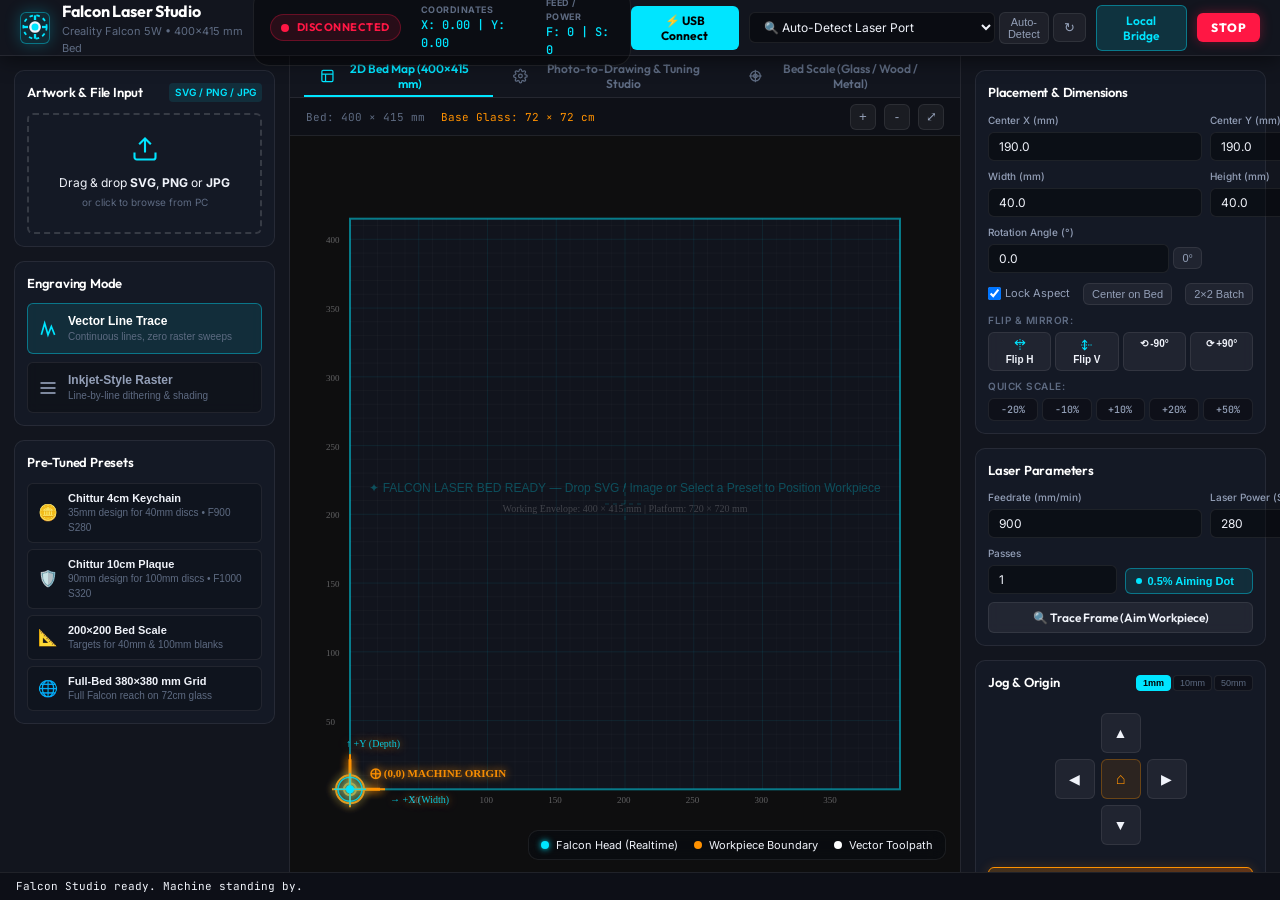
==== frontend/index.html @ aa7eff64 "Fix syntax error, add corner rotate tool with arrows, conditional workpiece boundary, and COM port a" ====
<!DOCTYPE html>
<html lang="en">
<head>
  <meta charset="UTF-8">
  <meta name="viewport" content="width=device-width, initial-scale=1.0">
  <title>Falcon Laser Studio | Creality CR-Laser Falcon 5W</title>
  <link rel="preconnect" href="https://fonts.googleapis.com">
  <link rel="preconnect" href="https://fonts.gstatic.com" crossorigin>
  <link href="https://fonts.googleapis.com/css2?family=Inter:wght@300;400;500;600;700&family=Outfit:wght@400;500;600;700;800&family=JetBrains+Mono:wght@400;500;600&display=swap" rel="stylesheet">
  <link rel="stylesheet" href="css/style.css">
</head>
<body class="dark-theme">
  <!-- TOP HEADER -->
  <header id="appHeader" class="app-header">
    <div class="header-brand">
      <div class="brand-icon">
        <svg viewBox="0 0 24 24" fill="none" stroke="currentColor" stroke-width="2">
          <circle cx="12" cy="12" r="10" stroke="#00e5ff" stroke-width="1.5" stroke-dasharray="3 3"/>
          <circle cx="12" cy="12" r="4" fill="#00e5ff"/>
          <line x1="12" y1="2" x2="12" y2="6" stroke="#00e5ff"/>
          <line x1="12" y1="18" x2="12" y2="22" stroke="#00e5ff"/>
          <line x1="2" y1="12" x2="6" y2="12" stroke="#00e5ff"/>
          <line x1="18" y1="12" x2="22" y2="12" stroke="#00e5ff"/>
        </svg>
      </div>
      <div>
        <h1 class="brand-title">Falcon Laser Studio</h1>
        <span class="brand-subtitle">Creality Falcon 5W • 400×415 mm Bed</span>
      </div>
    </div>

    <!-- STATUS HUD -->
    <div class="header-hud">
      <div id="statusBadge" class="status-badge disconnected">
        <span class="status-dot"></span>
        <span id="statusText">DISCONNECTED</span>
      </div>
      <div class="hud-stat">
        <span class="hud-label">COORDINATES</span>
        <span id="hudCoords" class="hud-value mono">X: 0.00 | Y: 0.00</span>
      </div>
      <div class="hud-stat">
        <span class="hud-label">FEED / POWER</span>
        <span id="hudFeedPower" class="hud-value mono">F: 0 | S: 0</span>
      </div>
    </div>

    <!-- HARDWARE CONTROLS -->
    <div class="header-actions">
      <button id="btnWebSerial" class="btn btn-primary" title="Connect directly to Falcon via Web Serial USB in Chrome/Edge">
        ⚡ USB Connect
      </button>
      <div class="port-group">
        <select id="portSelect" class="select-input" title="Select Local COM Port">
          <option value="AUTO">🔍 Auto-Detect Laser Port</option>
        </select>
        <button id="btnAutoDetectPort" class="btn-small" style="height:32px; font-size:11px; padding:0 8px;" title="Automatically identify and connect to laser port">Auto-Detect</button>
        <button id="btnRefreshPorts" class="btn-icon" title="Refresh Local COM Ports">↻</button>
      </div>
      <button id="btnConnect" class="btn btn-connect" title="Connect via local Python server">Local Bridge</button>
      <button id="btnEmergencyStop" class="btn btn-emergency" title="Emergency Stop">STOP</button>
    </div>
  </header>

  <!-- MAIN APP CONTAINER -->
  <main class="app-main">
    <!-- LEFT SIDEBAR: INPUT & PRESETS -->
    <aside class="sidebar sidebar-left">
      <!-- UPLOAD CARD -->
      <section class="panel-card">
        <div class="card-header">
          <h2 class="card-title">Artwork & File Input</h2>
          <span class="badge">SVG / PNG / JPG</span>
        </div>
        <div id="dropZone" class="drop-zone">
          <input type="file" id="fileInput" accept=".svg,.png,.jpg,.jpeg,.bmp" class="file-input-hidden">
          <div class="drop-zone-content">
            <svg class="drop-icon" viewBox="0 0 24 24" fill="none" stroke="currentColor" stroke-width="1.8">
              <path d="M21 15v4a2 2 0 0 1-2 2H5a2 2 0 0 1-2-2v-4"/>
              <polyline points="17 8 12 3 7 8"/>
              <line x1="12" y1="3" x2="12" y2="15"/>
            </svg>
            <p class="drop-text">Drag & drop <strong>SVG</strong>, <strong>PNG</strong> or <strong>JPG</strong></p>
            <span class="drop-hint">or click to browse from PC</span>
          </div>
        </div>
        <div id="fileLoadedInfo" class="file-info hidden">
          <div class="file-meta">
            <span id="loadedFileName" class="file-name">filename.png</span>
            <span id="loadedFileMeta" class="file-details">1024x1024 px • PNG</span>
          </div>
          <button id="btnClearFile" class="btn-text-danger" title="Clear file">×</button>
        </div>
      </section>

      <!-- ENGRAVING MODE SELECTOR -->
      <section class="panel-card">
        <div class="card-header">
          <h2 class="card-title">Engraving Mode</h2>
        </div>
        <div class="mode-toggle-group">
          <button id="btnModeVector" class="btn-mode active">
            <svg viewBox="0 0 24 24" fill="none" stroke="currentColor" stroke-width="2">
              <polyline points="4 19 8 5 12 19 16 9 20 19"/>
            </svg>
            <div class="mode-text">
              <strong>Vector Line Trace</strong>
              <small>Continuous lines, zero raster sweeps</small>
            </div>
          </button>
          <button id="btnModeRaster" class="btn-mode">
            <svg viewBox="0 0 24 24" fill="none" stroke="currentColor" stroke-width="2">
              <line x1="3" y1="6" x2="21" y2="6"/>
              <line x1="3" y1="12" x2="21" y2="12"/>
              <line x1="3" y1="18" x2="21" y2="18"/>
            </svg>
            <div class="mode-text">
              <strong>Inkjet-Style Raster</strong>
              <small>Line-by-line dithering & shading</small>
            </div>
          </button>
        </div>
      </section>

      <!-- PRESETS CARD -->
      <section class="panel-card">
        <div class="card-header">
          <h2 class="card-title">Pre-Tuned Presets</h2>
        </div>
        <div class="presets-list">
          <button class="preset-btn" data-preset="chittur_4cm">
            <div class="preset-icon">🪙</div>
            <div class="preset-info">
              <strong>Chittur 4cm Keychain</strong>
              <small>35mm design for 40mm discs • F900 S280</small>
            </div>
          </button>
          <button class="preset-btn" data-preset="chittur_10cm">
            <div class="preset-icon">🛡️</div>
            <div class="preset-info">
              <strong>Chittur 10cm Plaque</strong>
              <small>90mm design for 100mm discs • F1000 S320</small>
            </div>
          </button>
          <button class="preset-btn" data-preset="bed_scale_200mm">
            <div class="preset-icon">📐</div>
            <div class="preset-info">
              <strong>200×200 Bed Scale</strong>
              <small>Targets for 40mm & 100mm blanks</small>
            </div>
          </button>
          <button class="preset-btn" data-preset="bed_scale_380mm">
            <div class="preset-icon">🌐</div>
            <div class="preset-info">
              <strong>Full-Bed 380×380 mm Grid</strong>
              <small>Full Falcon reach on 72cm glass</small>
            </div>
          </button>
        </div>
      </section>
    </aside>

    <!-- CENTER STAGE: WORKSPACE VIEW & PHOTO STUDIO -->
    <main class="center-stage">
      <div class="view-tabs">
        <button id="tabBedMap" class="view-tab active">
          <svg viewBox="0 0 24 24" fill="none" stroke="currentColor" stroke-width="2">
            <rect x="3" y="3" width="18" height="18" rx="2"/>
            <line x1="3" y1="9" x2="21" y2="9"/>
            <line x1="9" y1="21" x2="9" y2="9"/>
          </svg>
          2D Bed Map (400×415 mm)
        </button>
        <button id="tabPhotoStudio" class="view-tab">
          <svg viewBox="0 0 24 24" fill="none" stroke="currentColor" stroke-width="2">
            <circle cx="12" cy="12" r="3"/>
            <path d="M19.4 15a1.65 1.65 0 0 0 .33 1.82l.06.06a2 2 0 0 1 0 2.83 2 2 0 0 1-2.83 0l-.06-.06a1.65 1.65 0 0 0-1.82-.33 1.65 1.65 0 0 0-1 1.51V21a2 2 0 0 1-2 2 2 2 0 0 1-2-2v-.09A1.65 1.65 0 0 0 9 19.4a1.65 1.65 0 0 0-1.82.33l-.06.06a2 2 0 0 1-2.83 0 2 2 0 0 1 0-2.83l.06-.06a1.65 1.65 0 0 0 .33-1.82 1.65 1.65 0 0 0-1.51-1H3a2 2 0 0 1-2-2 2 2 0 0 1 2-2h.09A1.65 1.65 0 0 0 4.6 9a1.65 1.65 0 0 0-.33-1.82l-.06-.06a2 2 0 0 1 0-2.83 2 2 0 0 1 2.83 0l.06.06a1.65 1.65 0 0 0 1.82.33H9a1.65 1.65 0 0 0 1-1.51V3a2 2 0 0 1 2-2 2 2 0 0 1 2 2v.09a1.65 1.65 0 0 0 1 1.51 1.65 1.65 0 0 0 1.82-.33l.06-.06a2 2 0 0 1 2.83 0 2 2 0 0 1 0 2.83l-.06.06a1.65 1.65 0 0 0-.33 1.82V9a1.65 1.65 0 0 0 1.51 1H21a2 2 0 0 1 2 2 2 2 0 0 1-2 2h-.09a1.65 1.65 0 0 0-1.51 1z"/>
          </svg>
          Photo-to-Drawing & Tuning Studio
        </button>
        <button id="tabBedScale" class="view-tab">
          <svg viewBox="0 0 24 24" fill="none" stroke="currentColor" stroke-width="2">
            <line x1="2" y1="12" x2="22" y2="12"/>
            <line x1="12" y1="2" x2="12" y2="22"/>
            <circle cx="12" cy="12" r="8"/>
            <circle cx="12" cy="12" r="3"/>
          </svg>
          Bed Scale (Glass / Wood / Metal)
        </button>
      </div>

      <!-- VIEW 1: INTERACTIVE BED CANVAS -->
      <div id="viewBedMap" class="view-panel active">
        <div class="canvas-toolbar">
          <div class="toolbar-left">
            <span class="bed-dim-tag">Bed: 400 × 415 mm</span>
            <span class="bed-dim-tag highlight">Base Glass: 72 × 72 cm</span>
          </div>
          <div class="toolbar-right">
            <button id="btnZoomIn" class="btn-icon-tool" title="Zoom In">+</button>
            <button id="btnZoomOut" class="btn-icon-tool" title="Zoom Out">-</button>
            <button id="btnResetView" class="btn-icon-tool" title="Fit to Screen">⤢</button>
          </div>
        </div>
        <div class="canvas-container">
          <canvas id="bedCanvas"></canvas>
          <div class="canvas-legend">
            <span><span class="legend-dot gantry"></span> Falcon Head (Realtime)</span>
            <span><span class="legend-dot workpiece"></span> Workpiece Boundary</span>
            <span><span class="legend-dot toolpath"></span> Vector Toolpath</span>
          </div>
        </div>
      </div>

      <!-- VIEW 2: PHOTO TO LINE DRAWING STUDIO -->
      <div id="viewPhotoStudio" class="view-panel">
        <div class="photo-studio-layout">
          <!-- STUDIO CONTROLS -->
          <div class="studio-controls-bar">
            <!-- VECTOR TRACE CONTROLS -->
            <div id="vectorTraceControls" class="filter-controls-row">
              <div class="control-item">
                <label for="filterAlgorithm">Tracing Algorithm</label>
                <select id="filterAlgorithm" class="select-input">
                  <option value="skeleton">Single-Stroke Skeleton (Zhang-Suen)</option>
                  <option value="sketch" selected>Pencil Sketch (DoG / Dodge)</option>
                  <option value="canny">Sharp Canny Edge Detection</option>
                  <option value="threshold">Adaptive High-Contrast</option>
                </select>
              </div>

              <div class="control-item slider-item">
                <div class="slider-header">
                  <label for="sliderDetail">Detail & Sensitivity</label>
                  <span id="valDetail">50%</span>
                </div>
                <input type="range" id="sliderDetail" min="1" max="100" value="50" class="slider-input">
              </div>

              <div class="control-item slider-item">
                <div class="slider-header">
                  <label for="sliderThickness">Line Thickness</label>
                  <span id="valThickness">1 px</span>
                </div>
                <input type="range" id="sliderThickness" min="1" max="5" value="1" class="slider-input">
              </div>

              <div class="control-item slider-item">
                <div class="slider-header">
                  <label for="sliderSmoothing">Vector Smoothness</label>
                  <span id="valSmoothing">1.0</span>
                </div>
                <input type="range" id="sliderSmoothing" min="0.1" max="5.0" step="0.1" value="1.0" class="slider-input">
              </div>

              <div class="control-item checkbox-item">
                <label class="toggle-switch">
                  <input type="checkbox" id="checkRemoveBg">
                  <span class="toggle-slider"></span>
                </label>
                <span>AI Background Removal</span>
              </div>

              <div class="control-item checkbox-item">
                <label class="toggle-switch">
                  <input type="checkbox" id="checkInvert">
                  <span class="toggle-slider"></span>
                </label>
                <span>Invert Lines</span>
              </div>

              <button id="btnApplyFilter" class="btn btn-primary">Process Photo</button>
            </div>

            <!-- RASTER INKJET CONTROLS -->
            <div id="rasterControls" class="filter-controls-row hidden">
              <div class="control-item">
                <label for="rasterDitherMode">Dithering Algorithm</label>
                <select id="rasterDitherMode" class="select-input">
                  <option value="floyd" selected>Floyd-Steinberg (Crisp Laser Halftone)</option>
                  <option value="atkinson">Atkinson (Retro Detail Preservation)</option>
                  <option value="grayscale">True Grayscale Power Modulation</option>
                </select>
              </div>

              <div class="control-item slider-item">
                <div class="slider-header">
                  <label for="sliderContrast">Contrast</label>
                  <span id="valContrast">1.0</span>
                </div>
                <input type="range" id="sliderContrast" min="0.5" max="2.0" step="0.05" value="1.0" class="slider-input">
              </div>

              <div class="control-item slider-item">
                <div class="slider-header">
                  <label for="sliderBrightness">Brightness</label>
                  <span id="valBrightness">0</span>
                </div>
                <input type="range" id="sliderBrightness" min="-100" max="100" value="0" class="slider-input">
              </div>

              <div class="control-item slider-item">
                <div class="slider-header">
                  <label for="sliderInterval">Line Pitch (DPI)</label>
                  <span id="valInterval">0.15 mm</span>
                </div>
                <input type="range" id="sliderInterval" min="0.08" max="0.30" step="0.01" value="0.15" class="slider-input">
              </div>

              <button id="btnApplyRaster" class="btn btn-primary">Update Dither Preview</button>
            </div>
          </div>

          <!-- COMPARISON PANELS -->
          <div class="preview-split">
            <div class="preview-card">
              <div class="preview-header">
                <h3>Original Image</h3>
              </div>
              <div class="preview-box">
                <img id="imgOriginalPreview" src="" alt="Original Upload" class="preview-image hidden">
                <div id="placeholderOriginal" class="preview-placeholder">Upload an image to start</div>
              </div>
            </div>

            <div class="preview-card">
              <div class="preview-header">
                <h3 id="processedPreviewTitle">Converted Line Drawing</h3>
                <span id="pathCountTag" class="badge hidden">0 Paths</span>
              </div>
              <div class="preview-box">
                <img id="imgProcessedPreview" src="" alt="Processed Result" class="preview-image hidden">
                <div id="placeholderProcessed" class="preview-placeholder">Waiting for processing...</div>
              </div>
            </div>
          </div>
        </div>
      </div>

      <!-- VIEW 3: BED SCALE ENGRAVER (GLASS / WOOD / METAL) -->
      <div id="viewBedScale" class="view-panel">
        <div class="bed-scale-layout">
          <div class="scale-intro-card">
            <h2>Bed Reference Scale Engraver</h2>
            <p>Generate and burn a permanent millimeter coordinate grid and workpiece target pockets directly onto your machine's bed platform. Select your surface material below for calibrated laser power and feedrates.</p>
          </div>

          <!-- MATERIAL PICKER -->
          <div class="material-grid">
            <div class="material-card active" data-material="glass">
              <div class="material-icon">🪟</div>
              <div class="material-info">
                <h3>Black / Coated Glass</h3>
                <span class="material-param-tag">Speed: 800 mm/min • Power: S450 (45%)</span>
                <p>For your 72×72 cm black glass base. Frosted white etched lines.</p>
                <div class="material-warning">⚠️ Requires paper masking tape or matte black paint before firing to prevent 450nm specular reflection!</div>
              </div>
            </div>

            <div class="material-card" data-material="wood">
              <div class="material-icon">🪵</div>
              <div class="material-info">
                <h3>Wood / MDF Spoilboard</h3>
                <span class="material-param-tag">Speed: 1200 mm/min • Power: S300 (30%)</span>
                <p>For sacrificial MDF or plywood beds. High-contrast charred black millimeter grid.</p>
                <div class="material-note">✅ Zero masking needed. No reflection risk.</div>
              </div>
            </div>

            <div class="material-card" data-material="metal">
              <div class="material-icon">🛡️</div>
              <div class="material-info">
                <h3>Anodized / Coated Metal</h3>
                <span class="material-param-tag">Speed: 600 mm/min • Power: S850 (85%)</span>
                <p>For anodized aluminum plates or steel coated with laser marking compound. Permanent crisp white lines.</p>
                <div class="material-note">✅ Direct marking on dye/coating layer.</div>
              </div>
            </div>
          </div>

          <!-- SCALE CONFIGURATION -->
          <div class="scale-config-panel">
            <div class="config-col">
              <h4>1. Grid Coverage Area</h4>
              <div class="size-options-group">
                <label class="radio-card">
                  <input type="radio" name="scaleSize" value="380" checked>
                  <div>
                    <strong>380 × 380 mm (Full Reach)</strong>
                    <small>Covers entire gantry travel on your 72cm platform</small>
                  </div>
                </label>
                <label class="radio-card">
                  <input type="radio" name="scaleSize" value="300">
                  <div>
                    <strong>300 × 300 mm (Medium)</strong>
                    <small>Standard square work area</small>
                  </div>
                </label>
                <label class="radio-card">
                  <input type="radio" name="scaleSize" value="200">
                  <div>
                    <strong>200 × 200 mm (Compact)</strong>
                    <small>Quick central calibration zone</small>
                  </div>
                </label>
              </div>
            </div>

            <div class="config-col">
              <h4>2. Features to Include</h4>
              <div class="feature-checkboxes">
                <label class="checkbox-label">
                  <input type="checkbox" id="checkScale40mm" checked>
                  <span><strong>40 mm Circular Pockets</strong> (Center + 4 Quadrant targets for keychains)</span>
                </label>
                <label class="checkbox-label">
                  <input type="checkbox" id="checkScale100mm" checked>
                  <span><strong>100 mm Circular Pocket</strong> (Center target for circular plaques)</span>
                </label>
                <label class="checkbox-label">
                  <input type="checkbox" id="checkScaleRulers" checked>
                  <span><strong>Millimeter Rulers</strong> (Numbered ticks along X and Y centerlines)</span>
                </label>
                <label class="checkbox-label">
                  <input type="checkbox" id="checkScaleGrid" checked>
                  <span><strong>50 mm Major Grid</strong> (Perpendicular guide lines)</span>
                </label>
              </div>

              <div class="scale-action-buttons">
                <button id="btnGenerateBedScale" class="btn btn-secondary full-width">⚡ Preview on Bed Map</button>
                <button id="btnEngraveBedScaleDirect" class="btn btn-start full-width mt-2">▶ Burn Bed Scale Now</button>
              </div>
            </div>
          </div>
        </div>
      </div>
    </main>

    <!-- RIGHT SIDEBAR: TRANSFORM & HARDWARE CONTROLS -->
    <aside class="sidebar sidebar-right">
      <!-- WORKPIECE TRANSFORM CARD -->
      <section class="panel-card">
        <div class="card-header">
          <h2 class="card-title">Placement & Dimensions</h2>
        </div>
        <div class="form-grid-2">
          <div class="form-field">
            <label for="inputX">Center X (mm)</label>
            <input type="number" id="inputX" value="190.0" step="1.0" class="num-input">
          </div>
          <div class="form-field">
            <label for="inputY">Center Y (mm)</label>
            <input type="number" id="inputY" value="190.0" step="1.0" class="num-input">
          </div>
          <div class="form-field">
            <label for="inputWidth">Width (mm)</label>
            <input type="number" id="inputWidth" value="40.0" step="1.0" class="num-input">
          </div>
          <div class="form-field">
            <label for="inputHeight">Height (mm)</label>
            <input type="number" id="inputHeight" value="40.0" step="1.0" class="num-input">
          </div>
          <div class="form-field">
            <label for="inputRotation">Rotation Angle (°)</label>
            <div style="display:flex; gap:4px; align-items:center;">
              <input type="number" id="inputRotation" value="0.0" step="1.0" min="0" max="360" class="num-input" style="flex:1;">
              <button id="btnResetRotation" class="btn-small" style="padding:4px 8px; font-size:11px;" title="Reset rotation to 0°">0°</button>
            </div>
          </div>
        </div>
        <div class="form-actions-row">
          <label class="checkbox-label">
            <input type="checkbox" id="checkLockAspect" checked> Lock Aspect
          </label>
          <button id="btnCenterBed" class="btn-small">Center on Bed</button>
          <button id="btnBatch2x2" class="btn-small" title="Arrange 4 items in a 2x2 grid">2×2 Batch</button>
        </div>

        <!-- QUICK TRANSFORMS: FLIP & ROTATE -->
        <div class="transform-toolbar mt-2">
          <div class="toolbar-label">Flip & Mirror:</div>
          <div class="transform-btn-group">
            <button id="btnFlipH" class="btn-transform" title="Flip Horizontal (Mirror X)">
              <svg viewBox="0 0 24 24" fill="none" stroke="currentColor" stroke-width="2">
                <polyline points="8 4 4 8 8 12"/>
                <polyline points="16 4 20 8 16 12"/>
                <line x1="4" y1="8" x2="20" y2="8"/>
                <line x1="12" y1="2" x2="12" y2="22" stroke-dasharray="2 2"/>
              </svg>
              Flip H
            </button>
            <button id="btnFlipV" class="btn-transform" title="Flip Vertical (Mirror Y)">
              <svg viewBox="0 0 24 24" fill="none" stroke="currentColor" stroke-width="2">
                <polyline points="4 8 8 4 12 8"/>
                <polyline points="4 16 8 20 12 16"/>
                <line x1="8" y1="4" x2="8" y2="20"/>
                <line x1="2" y1="12" x2="22" y2="12" stroke-dasharray="2 2"/>
              </svg>
              Flip V
            </button>
            <button id="btnRotateCCW" class="btn-transform" title="Rotate 90° Counter-Clockwise">
              ⟲ -90°
            </button>
            <button id="btnRotateCW" class="btn-transform" title="Rotate 90° Clockwise">
              ⟳ +90°
            </button>
          </div>
        </div>

        <!-- QUICK SCALE BUTTONS -->
        <div class="scale-buttons-row mt-2">
          <div class="toolbar-label">Quick Scale:</div>
          <div class="scale-btn-group">
            <button class="btn-scale" data-scale="0.8">-20%</button>
            <button class="btn-scale" data-scale="0.9">-10%</button>
            <button class="btn-scale" data-scale="1.1">+10%</button>
            <button class="btn-scale" data-scale="1.2">+20%</button>
            <button class="btn-scale" data-scale="1.5">+50%</button>
          </div>
        </div>
      </section>

      <!-- LASER CUTTING PARAMETERS CARD -->
      <section class="panel-card">
        <div class="card-header">
          <h2 class="card-title">Laser Parameters</h2>
        </div>
        <div class="form-grid-2">
          <div class="form-field">
            <label for="inputSpeed">Feedrate (mm/min)</label>
            <input type="number" id="inputSpeed" value="900" step="50" class="num-input">
          </div>
          <div class="form-field">
            <label for="inputPower">Laser Power (S)</label>
            <input type="number" id="inputPower" value="280" min="0" max="1000" step="10" class="num-input">
          </div>
        </div>
        <div class="form-grid-2 mt-2">
          <div class="form-field">
            <label for="inputPasses">Passes</label>
            <input type="number" id="inputPasses" value="1" min="1" max="10" class="num-input">
          </div>
          <div class="form-field flex-end">
            <button id="btnToggleLaserDot" class="btn-toggle-dot">
              <span class="dot-indicator"></span> 0.5% Aiming Dot
            </button>
          </div>
        </div>
        <div class="mt-2">
          <button id="btnTraceFrame" class="btn btn-secondary full-width">
            🔍 Trace Frame (Aim Workpiece)
          </button>
        </div>
      </section>

      <!-- HARDWARE JOG PAD -->
      <section class="panel-card">
        <div class="card-header">
          <h2 class="card-title">Jog & Origin</h2>
          <div class="step-buttons">
            <button class="btn-step active" data-step="1">1mm</button>
            <button class="btn-step" data-step="10">10mm</button>
            <button class="btn-step" data-step="50">50mm</button>
          </div>
        </div>
        <div class="jog-pad-container">
          <div class="jog-pad">
            <button id="btnJogYPlus" class="btn-jog y-plus" title="Y+ (Back)">▲</button>
            <button id="btnJogXMinus" class="btn-jog x-minus" title="X- (Left)">◀</button>
            <button id="btnHome" class="btn-jog home-center" title="Home ($H)">⌂</button>
            <button id="btnJogXPlus" class="btn-jog x-plus" title="X+ (Right)">▶</button>
            <button id="btnJogYMinus" class="btn-jog y-minus" title="Y- (Front)">▼</button>
          </div>
        </div>
        <div class="origin-actions">
          <button id="btnGoToOrigin" class="btn-origin-primary full-width mb-2" title="Rapid move laser head directly to (0,0) and pulse aiming dot">
            🎯 Move Laser to Origin (0, 0)
          </button>
          <div class="origin-btn-row">
            <button id="btnHomeDetailed" class="btn-small flex-1" title="Physical limit switch homing ($H)">⌂ Home ($H)</button>
            <button id="btnSetZero" class="btn-small flex-1" title="Set current position as Origin (G92)">📍 Set Zero (G92)</button>
          </div>
        </div>
      </section>

      <!-- JOB EXECUTION & MONITOR -->
      <section class="panel-card highlight-card">
        <div class="card-header">
          <h2 class="card-title">Live Job Monitor</h2>
        </div>
        
        <div class="progress-section">
          <div class="progress-bar-wrapper">
            <div id="jobProgressBar" class="progress-bar-fill" style="width: 0%;"></div>
          </div>
          <div class="progress-stats">
            <span id="jobProgressPct" class="progress-pct">0%</span>
            <span id="jobEtaText" class="progress-eta">ETA: --:--</span>
          </div>
        </div>

        <div class="job-meta-line">
          <span id="jobLinesText" class="mono text-muted">Line: 0 / 0</span>
          <span id="jobElapsedText" class="mono text-muted">Elapsed: 00:00</span>
        </div>

        <div class="execution-actions">
          <button id="btnGenerateGcode" class="btn btn-secondary full-width mb-2">⚡ Generate Toolpath G-Code</button>
          <div class="btn-stream-group">
            <button id="btnStartJob" class="btn btn-start">▶ START ENGRAVE</button>
            <button id="btnPauseJob" class="btn btn-pause" disabled>⏸ Pause</button>
            <button id="btnStopJob" class="btn btn-abort" disabled>⏹ Abort</button>
          </div>
        </div>
      </section>
    </aside>
  </main>

  <!-- LOG DRAWER -->
  <footer class="app-footer">
    <div class="footer-status">
      <span id="footerConsoleMsg" class="mono text-muted">Falcon Studio ready. Machine standing by.</span>
    </div>
  </footer>

  <script src="js/web_serial_controller.js"></script>
  <script src="js/bed_scale_generator.js"></script>
  <script src="js/svg_gcode_compiler.js"></script>
  <script src="js/raster_compiler.js"></script>
  <script src="js/bed_canvas.js"></script>
  <script src="js/app.js"></script>
</body>
</html>
---- frontend/css/style.css ----
/* FALCON LASER STUDIO - MODERN DARK GLASSMORPHISM DESIGN SYSTEM */

:root {
  --bg-base: #0a0c10;
  --bg-surface: #12151e;
  --bg-card: rgba(22, 27, 40, 0.75);
  --bg-card-hover: rgba(30, 37, 54, 0.85);
  --border-subtle: rgba(255, 255, 255, 0.08);
  --border-active: rgba(0, 229, 255, 0.4);
  
  --laser-cyan: #00e5ff;
  --laser-cyan-glow: rgba(0, 229, 255, 0.25);
  --laser-amber: #ff9100;
  --laser-amber-glow: rgba(255, 145, 0, 0.25);
  --laser-crimson: #ff1744;
  --laser-crimson-glow: rgba(255, 23, 68, 0.35);
  --laser-emerald: #00e676;
  --laser-emerald-glow: rgba(0, 230, 118, 0.25);
  
  --text-primary: #f0f3fa;
  --text-secondary: #94a0b8;
  --text-muted: #5e6b82;
  
  --font-brand: 'Outfit', sans-serif;
  --font-ui: 'Inter', -apple-system, BlinkMacSystemFont, sans-serif;
  --font-mono: 'JetBrains Mono', monospace;
  
  --radius-sm: 6px;
  --radius-md: 10px;
  --radius-lg: 16px;
}

* {
  box-sizing: border-box;
  margin: 0;
  padding: 0;
}

body.dark-theme {
  background-color: var(--bg-base);
  color: var(--text-primary);
  font-family: var(--font-ui);
  font-size: 13px;
  line-height: 1.5;
  height: 100vh;
  display: flex;
  flex-direction: column;
  overflow: hidden;
  user-select: none;
}

/* TOP HEADER */
.app-header {
  height: 56px;
  background: var(--bg-surface);
  border-bottom: 1px solid var(--border-subtle);
  display: flex;
  align-items: center;
  justify-content: space-between;
  padding: 0 20px;
  z-index: 100;
  box-shadow: 0 4px 20px rgba(0, 0, 0, 0.5);
}

.header-brand {
  display: flex;
  align-items: center;
  gap: 12px;
}

.brand-icon {
  width: 32px;
  height: 32px;
  display: flex;
  align-items: center;
  justify-content: center;
  background: rgba(0, 229, 255, 0.1);
  border-radius: var(--radius-sm);
  border: 1px solid var(--border-active);
  box-shadow: 0 0 15px var(--laser-cyan-glow);
}

.brand-title {
  font-family: var(--font-brand);
  font-size: 16px;
  font-weight: 700;
  letter-spacing: -0.3px;
  color: #fff;
}

.brand-subtitle {
  font-size: 11px;
  color: var(--text-muted);
  display: block;
}

/* STATUS HUD */
.header-hud {
  display: flex;
  align-items: center;
  gap: 20px;
  background: rgba(0, 0, 0, 0.35);
  padding: 6px 16px;
  border-radius: var(--radius-lg);
  border: 1px solid var(--border-subtle);
}

.status-badge {
  display: flex;
  align-items: center;
  gap: 8px;
  font-family: var(--font-brand);
  font-size: 11px;
  font-weight: 700;
  letter-spacing: 0.5px;
  padding: 4px 10px;
  border-radius: 20px;
  background: rgba(255, 255, 255, 0.05);
}

.status-dot {
  width: 8px;
  height: 8px;
  border-radius: 50%;
  background: #777;
}

.status-badge.connected {
  background: rgba(0, 230, 118, 0.12);
  color: var(--laser-emerald);
  border: 1px solid rgba(0, 230, 118, 0.3);
}
.status-badge.connected .status-dot {
  background: var(--laser-emerald);
  box-shadow: 0 0 8px var(--laser-emerald);
}

.status-badge.disconnected {
  background: rgba(255, 23, 68, 0.12);
  color: var(--laser-crimson);
  border: 1px solid rgba(255, 23, 68, 0.3);
}
.status-badge.disconnected .status-dot {
  background: var(--laser-crimson);
}

.status-badge.running {
  background: rgba(0, 229, 255, 0.15);
  color: var(--laser-cyan);
  border: 1px solid var(--border-active);
  animation: pulse 1.5s infinite;
}
.status-badge.running .status-dot {
  background: var(--laser-cyan);
  box-shadow: 0 0 10px var(--laser-cyan);
}

@keyframes pulse {
  0% { opacity: 0.7; }
  50% { opacity: 1; }
  100% { opacity: 0.7; }
}

.hud-stat {
  display: flex;
  flex-direction: column;
}

.hud-label {
  font-size: 9px;
  font-weight: 700;
  color: var(--text-muted);
  letter-spacing: 0.5px;
}

.hud-value {
  font-size: 12px;
  font-weight: 500;
  color: var(--laser-cyan);
}

.mono {
  font-family: var(--font-mono);
}

/* HEADER ACTIONS */
.header-actions {
  display: flex;
  align-items: center;
  gap: 10px;
}

.port-group {
  display: flex;
  align-items: center;
  gap: 4px;
}

/* BUTTONS & INPUTS */
.select-input, .num-input {
  background: rgba(0, 0, 0, 0.4);
  border: 1px solid var(--border-subtle);
  color: var(--text-primary);
  border-radius: var(--radius-sm);
  padding: 6px 10px;
  font-family: var(--font-ui);
  font-size: 12px;
  outline: none;
  transition: all 0.2s;
}

.select-input:focus, .num-input:focus {
  border-color: var(--laser-cyan);
  box-shadow: 0 0 8px var(--laser-cyan-glow);
}

.btn {
  border: none;
  border-radius: var(--radius-sm);
  padding: 7px 14px;
  font-family: var(--font-brand);
  font-size: 12px;
  font-weight: 600;
  cursor: pointer;
  display: inline-flex;
  align-items: center;
  justify-content: center;
  gap: 6px;
  transition: all 0.2s ease;
}

.btn-icon {
  background: rgba(255, 255, 255, 0.05);
  border: 1px solid var(--border-subtle);
  color: var(--text-secondary);
  border-radius: var(--radius-sm);
  padding: 6px 10px;
  cursor: pointer;
  transition: all 0.2s;
}
.btn-icon:hover {
  background: rgba(255, 255, 255, 0.1);
  color: #fff;
}

.btn-connect {
  background: rgba(0, 229, 255, 0.15);
  color: var(--laser-cyan);
  border: 1px solid var(--border-active);
}
.btn-connect:hover {
  background: var(--laser-cyan);
  color: #000;
  box-shadow: 0 0 12px var(--laser-cyan-glow);
}

.btn-emergency {
  background: var(--laser-crimson);
  color: #fff;
  font-weight: 800;
  letter-spacing: 0.5px;
  box-shadow: 0 0 12px var(--laser-crimson-glow);
}
.btn-emergency:hover {
  background: #ff3358;
  box-shadow: 0 0 20px rgba(255, 23, 68, 0.6);
}

.btn-primary {
  background: var(--laser-cyan);
  color: #000;
  font-weight: 700;
}
.btn-primary:hover {
  background: #33ebff;
  box-shadow: 0 0 12px var(--laser-cyan-glow);
}

.btn-secondary {
  background: rgba(255, 255, 255, 0.06);
  color: var(--text-primary);
  border: 1px solid var(--border-subtle);
}
.btn-secondary:hover {
  background: rgba(255, 255, 255, 0.12);
  border-color: rgba(255, 255, 255, 0.2);
}

.btn-small {
  background: rgba(255, 255, 255, 0.05);
  border: 1px solid var(--border-subtle);
  color: var(--text-secondary);
  border-radius: var(--radius-sm);
  padding: 4px 8px;
  font-size: 11px;
  font-weight: 500;
  cursor: pointer;
  transition: all 0.15s;
}
.btn-small:hover {
  background: rgba(255, 255, 255, 0.1);
  color: #fff;
}

/* APP MAIN LAYOUT */
.app-main {
  flex: 1;
  display: grid;
  grid-template-columns: 290px 1fr 320px;
  overflow: hidden;
  height: calc(100vh - 84px);
}

/* SIDEBAR PANELS */
.sidebar {
  background: var(--bg-surface);
  overflow-y: auto;
  padding: 14px;
  display: flex;
  flex-direction: column;
  gap: 14px;
}

.sidebar-left {
  border-right: 1px solid var(--border-subtle);
}

.sidebar-right {
  border-left: 1px solid var(--border-subtle);
}

/* PANEL CARDS */
.panel-card {
  background: var(--bg-card);
  backdrop-filter: blur(12px);
  border: 1px solid var(--border-subtle);
  border-radius: var(--radius-md);
  padding: 12px;
  transition: border-color 0.2s;
}
.panel-card:hover {
  border-color: rgba(255, 255, 255, 0.12);
}

.highlight-card {
  background: linear-gradient(180deg, rgba(0, 229, 255, 0.06) 0%, rgba(22, 27, 40, 0.75) 100%);
  border-color: var(--border-active);
}

.card-header {
  display: flex;
  align-items: center;
  justify-content: space-between;
  margin-bottom: 10px;
}

.card-title {
  font-family: var(--font-brand);
  font-size: 13px;
  font-weight: 600;
  letter-spacing: -0.2px;
  color: #fff;
}

.badge {
  font-size: 10px;
  padding: 2px 6px;
  border-radius: 4px;
  background: rgba(0, 229, 255, 0.1);
  color: var(--laser-cyan);
  font-weight: 600;
}

/* DROP ZONE */
.drop-zone {
  border: 2px dashed rgba(255, 255, 255, 0.15);
  border-radius: var(--radius-sm);
  padding: 20px 10px;
  text-align: center;
  cursor: pointer;
  transition: all 0.2s;
}
.drop-zone:hover, .drop-zone.dragover {
  border-color: var(--laser-cyan);
  background: rgba(0, 229, 255, 0.05);
}

.file-input-hidden {
  display: none;
}

.drop-icon {
  width: 28px;
  height: 28px;
  margin-bottom: 6px;
  color: var(--laser-cyan);
}

.drop-text {
  font-size: 12px;
  color: var(--text-primary);
}

.drop-hint {
  font-size: 10px;
  color: var(--text-muted);
}

.file-info {
  display: flex;
  align-items: center;
  justify-content: space-between;
  margin-top: 10px;
  padding: 8px 10px;
  background: rgba(0, 0, 0, 0.3);
  border-radius: var(--radius-sm);
  border: 1px solid var(--border-subtle);
}

.file-meta {
  display: flex;
  flex-direction: column;
}

.file-name {
  font-weight: 600;
  font-size: 11px;
  color: #fff;
}

.file-details {
  font-size: 10px;
  color: var(--text-muted);
}

.btn-text-danger {
  background: none;
  border: none;
  color: var(--laser-crimson);
  font-size: 18px;
  cursor: pointer;
}

/* MODE TOGGLE */
.mode-toggle-group {
  display: flex;
  flex-direction: column;
  gap: 8px;
}

.btn-mode {
  display: flex;
  align-items: center;
  gap: 10px;
  padding: 10px;
  background: rgba(0, 0, 0, 0.25);
  border: 1px solid var(--border-subtle);
  border-radius: var(--radius-sm);
  color: var(--text-secondary);
  cursor: pointer;
  text-align: left;
  transition: all 0.2s;
}
.btn-mode svg {
  width: 20px;
  height: 20px;
  flex-shrink: 0;
}
.btn-mode.active {
  background: rgba(0, 229, 255, 0.1);
  border-color: var(--border-active);
  color: #fff;
}
.btn-mode.active svg {
  color: var(--laser-cyan);
}
.mode-text strong {
  display: block;
  font-size: 12px;
}
.mode-text small {
  font-size: 10px;
  color: var(--text-muted);
}

/* PRESETS LIST */
.presets-list {
  display: flex;
  flex-direction: column;
  gap: 6px;
}

.preset-btn {
  display: flex;
  align-items: center;
  gap: 10px;
  padding: 8px 10px;
  background: rgba(0, 0, 0, 0.2);
  border: 1px solid var(--border-subtle);
  border-radius: var(--radius-sm);
  color: var(--text-primary);
  cursor: pointer;
  text-align: left;
  transition: all 0.2s;
}
.preset-btn:hover {
  background: rgba(255, 255, 255, 0.05);
  border-color: rgba(255, 255, 255, 0.2);
}
.preset-icon {
  font-size: 16px;
}
.preset-info strong {
  display: block;
  font-size: 11px;
}
.preset-info small {
  font-size: 10px;
  color: var(--text-muted);
}

/* CENTER STAGE */
.center-stage {
  display: flex;
  flex-direction: column;
  background: var(--bg-base);
  overflow: hidden;
}

.view-tabs {
  height: 42px;
  display: flex;
  background: var(--bg-surface);
  border-bottom: 1px solid var(--border-subtle);
  padding: 0 14px;
  gap: 4px;
}

.view-tab {
  background: none;
  border: none;
  color: var(--text-muted);
  font-family: var(--font-brand);
  font-size: 12px;
  font-weight: 600;
  padding: 0 16px;
  cursor: pointer;
  display: flex;
  align-items: center;
  gap: 8px;
  border-bottom: 2px solid transparent;
  transition: all 0.2s;
}
.view-tab svg {
  width: 16px;
  height: 16px;
}
.view-tab.active {
  color: var(--laser-cyan);
  border-bottom-color: var(--laser-cyan);
}

.view-panel {
  flex: 1;
  display: none;
  flex-direction: column;
  overflow: hidden;
  position: relative;
}
.view-panel.active {
  display: flex;
}

/* BED CANVAS */
.canvas-toolbar {
  height: 38px;
  display: flex;
  align-items: center;
  justify-content: space-between;
  padding: 0 16px;
  background: rgba(18, 21, 30, 0.5);
  border-bottom: 1px solid var(--border-subtle);
}

.bed-dim-tag {
  font-size: 11px;
  font-family: var(--font-mono);
  color: var(--text-muted);
  margin-right: 12px;
}
.bed-dim-tag.highlight {
  color: var(--laser-amber);
}

.btn-icon-tool {
  background: rgba(255, 255, 255, 0.05);
  border: 1px solid var(--border-subtle);
  color: var(--text-secondary);
  border-radius: var(--radius-sm);
  width: 26px;
  height: 26px;
  cursor: pointer;
  margin-left: 4px;
}

.canvas-container {
  flex: 1;
  position: relative;
  overflow: hidden;
}

#bedCanvas {
  width: 100%;
  height: 100%;
  display: block;
}

.canvas-legend {
  position: absolute;
  bottom: 12px;
  right: 14px;
  display: flex;
  gap: 16px;
  background: rgba(10, 12, 16, 0.85);
  backdrop-filter: blur(8px);
  padding: 6px 12px;
  border-radius: var(--radius-md);
  border: 1px solid var(--border-subtle);
  font-size: 11px;
}

.legend-dot {
  display: inline-block;
  width: 8px;
  height: 8px;
  border-radius: 50%;
  margin-right: 4px;
}
.legend-dot.gantry { background: var(--laser-cyan); box-shadow: 0 0 6px var(--laser-cyan); }
.legend-dot.workpiece { background: var(--laser-amber); }
.legend-dot.toolpath { background: #fff; }

/* PHOTO STUDIO */
.photo-studio-layout {
  flex: 1;
  display: flex;
  flex-direction: column;
  overflow-y: auto;
  padding: 14px;
  gap: 14px;
}

.studio-controls-bar {
  background: var(--bg-card);
  border: 1px solid var(--border-subtle);
  border-radius: var(--radius-md);
  padding: 12px;
}

.filter-controls-row {
  display: flex;
  align-items: center;
  flex-wrap: wrap;
  gap: 14px;
}

.control-item {
  display: flex;
  flex-direction: column;
  gap: 4px;
}

.slider-item {
  min-width: 140px;
}

.slider-header {
  display: flex;
  justify-content: space-between;
  font-size: 11px;
}

.slider-input {
  accent-color: var(--laser-cyan);
  cursor: pointer;
}

.checkbox-item {
  display: flex;
  flex-direction: row;
  align-items: center;
  gap: 8px;
}

/* TOGGLE SWITCH */
.toggle-switch {
  position: relative;
  display: inline-block;
  width: 32px;
  height: 18px;
}
.toggle-switch input {
  opacity: 0;
  width: 0;
  height: 0;
}
.toggle-slider {
  position: absolute;
  cursor: pointer;
  top: 0; left: 0; right: 0; bottom: 0;
  background-color: rgba(255, 255, 255, 0.15);
  transition: .2s;
  border-radius: 18px;
}
.toggle-slider:before {
  position: absolute;
  content: "";
  height: 12px;
  width: 12px;
  left: 3px;
  bottom: 3px;
  background-color: white;
  transition: .2s;
  border-radius: 50%;
}
input:checked + .toggle-slider {
  background-color: var(--laser-cyan);
}
input:checked + .toggle-slider:before {
  transform: translateX(14px);
}

.preview-split {
  flex: 1;
  display: grid;
  grid-template-columns: 1fr 1fr;
  gap: 14px;
  min-height: 400px;
}

.preview-card {
  background: var(--bg-card);
  border: 1px solid var(--border-subtle);
  border-radius: var(--radius-md);
  display: flex;
  flex-direction: column;
  overflow: hidden;
}

.preview-header {
  padding: 10px 14px;
  background: rgba(0, 0, 0, 0.25);
  border-bottom: 1px solid var(--border-subtle);
  display: flex;
  justify-content: space-between;
  align-items: center;
}
.preview-header h3 {
  font-size: 12px;
  font-family: var(--font-brand);
}

.preview-box {
  flex: 1;
  display: flex;
  align-items: center;
  justify-content: center;
  background: #1a1a1a;
  padding: 10px;
  position: relative;
  overflow: hidden;
}

.preview-image {
  max-width: 100%;
  max-height: 100%;
  object-fit: contain;
  box-shadow: 0 4px 16px rgba(0, 0, 0, 0.6);
}

.preview-placeholder {
  color: var(--text-muted);
  font-size: 12px;
}

/* RIGHT SIDEBAR FORMS */
.form-grid-2 {
  display: grid;
  grid-template-columns: 1fr 1fr;
  gap: 8px;
}

.form-field {
  display: flex;
  flex-direction: column;
  gap: 4px;
}
.form-field label {
  font-size: 10px;
  color: var(--text-secondary);
  font-weight: 500;
}
.form-field.flex-end {
  justify-content: flex-end;
}

.form-actions-row {
  display: flex;
  align-items: center;
  justify-content: space-between;
  margin-top: 10px;
  font-size: 11px;
}

.checkbox-label {
  display: flex;
  align-items: center;
  gap: 4px;
  color: var(--text-secondary);
  cursor: pointer;
}

.mt-2 { margin-top: 8px; }
.mb-2 { margin-bottom: 8px; }
.full-width { width: 100%; }

.toolbar-label {
  font-size: 10px;
  color: var(--text-muted);
  font-weight: 600;
  text-transform: uppercase;
  letter-spacing: 0.5px;
  margin-bottom: 4px;
}

.transform-btn-group {
  display: grid;
  grid-template-columns: repeat(4, 1fr);
  gap: 4px;
}

.btn-transform {
  background: rgba(255, 255, 255, 0.05);
  border: 1px solid var(--border-subtle);
  color: var(--text-primary);
  border-radius: var(--radius-sm);
  padding: 5px 2px;
  font-size: 10px;
  font-weight: 600;
  cursor: pointer;
  display: flex;
  flex-direction: column;
  align-items: center;
  gap: 2px;
  transition: all 0.15s ease;
}
.btn-transform svg {
  width: 14px;
  height: 14px;
  color: var(--laser-cyan);
}
.btn-transform:hover {
  background: rgba(0, 229, 255, 0.15);
  border-color: var(--laser-cyan);
  color: #fff;
}

.scale-btn-group {
  display: grid;
  grid-template-columns: repeat(5, 1fr);
  gap: 4px;
}

.btn-scale {
  background: rgba(0, 0, 0, 0.3);
  border: 1px solid var(--border-subtle);
  color: var(--text-secondary);
  border-radius: var(--radius-sm);
  padding: 4px 2px;
  font-size: 10px;
  font-family: var(--font-mono);
  font-weight: 500;
  cursor: pointer;
  transition: all 0.15s ease;
}
.btn-scale:hover {
  background: rgba(255, 145, 0, 0.2);
  border-color: var(--laser-amber);
  color: #fff;
}

.btn-toggle-dot {
  background: rgba(0, 229, 255, 0.1);
  border: 1px solid var(--border-active);
  color: var(--laser-cyan);
  border-radius: var(--radius-sm);
  padding: 6px 10px;
  font-size: 11px;
  font-weight: 600;
  cursor: pointer;
  display: flex;
  align-items: center;
  gap: 6px;
}
.dot-indicator {
  width: 6px;
  height: 6px;
  border-radius: 50%;
  background: var(--laser-cyan);
}

/* JOG PAD */
.step-buttons {
  display: flex;
  gap: 2px;
}

.btn-step {
  background: rgba(0, 0, 0, 0.3);
  border: 1px solid var(--border-subtle);
  color: var(--text-muted);
  padding: 2px 6px;
  border-radius: 4px;
  font-size: 9px;
  cursor: pointer;
}
.btn-step.active {
  background: var(--laser-cyan);
  color: #000;
  font-weight: 700;
  border-color: var(--laser-cyan);
}

.jog-pad-container {
  display: flex;
  justify-content: center;
  padding: 10px 0;
}

.jog-pad {
  display: grid;
  grid-template-columns: repeat(3, 40px);
  grid-template-rows: repeat(3, 40px);
  gap: 6px;
}

.btn-jog {
  background: rgba(255, 255, 255, 0.05);
  border: 1px solid var(--border-subtle);
  color: var(--text-primary);
  border-radius: var(--radius-sm);
  font-size: 14px;
  cursor: pointer;
  display: flex;
  align-items: center;
  justify-content: center;
  transition: all 0.15s;
}
.btn-jog:hover {
  background: rgba(0, 229, 255, 0.15);
  border-color: var(--laser-cyan);
  color: var(--laser-cyan);
}

.y-plus { grid-column: 2; grid-row: 1; }
.x-minus { grid-column: 1; grid-row: 2; }
.home-center { grid-column: 2; grid-row: 2; font-size: 16px; color: var(--laser-amber); }
.x-plus { grid-column: 3; grid-row: 2; }
.y-minus { grid-column: 2; grid-row: 3; }

.origin-actions {
  margin-top: 6px;
}

/* LIVE JOB PROGRESS */
.progress-section {
  margin-bottom: 10px;
}

.progress-bar-wrapper {
  height: 8px;
  background: rgba(0, 0, 0, 0.5);
  border-radius: 4px;
  overflow: hidden;
  border: 1px solid var(--border-subtle);
}

.progress-bar-fill {
  height: 100%;
  background: linear-gradient(90deg, var(--laser-cyan) 0%, #00b0ff 100%);
  box-shadow: 0 0 10px var(--laser-cyan-glow);
  transition: width 0.3s ease;
}

.progress-stats {
  display: flex;
  justify-content: space-between;
  margin-top: 4px;
}

.progress-pct {
  font-family: var(--font-brand);
  font-size: 16px;
  font-weight: 700;
  color: var(--laser-cyan);
}

.progress-eta {
  font-family: var(--font-mono);
  font-size: 11px;
  color: var(--text-secondary);
}

.job-meta-line {
  display: flex;
  justify-content: space-between;
  font-size: 10px;
  margin-bottom: 12px;
}

.btn-stream-group {
  display: grid;
  grid-template-columns: 2fr 1fr 1fr;
  gap: 6px;
}

.btn-start {
  background: var(--laser-emerald);
  color: #000;
  font-weight: 800;
  box-shadow: 0 0 12px var(--laser-emerald-glow);
}
.btn-start:hover {
  background: #25f48f;
  box-shadow: 0 0 18px rgba(0, 230, 118, 0.5);
}

.btn-pause {
  background: rgba(255, 145, 0, 0.15);
  border: 1px solid var(--laser-amber);
  color: var(--laser-amber);
}
.btn-pause:hover {
  background: var(--laser-amber);
  color: #000;
}

.btn-abort {
  background: rgba(255, 23, 68, 0.15);
  border: 1px solid var(--laser-crimson);
  color: var(--laser-crimson);
}
.btn-abort:hover {
  background: var(--laser-crimson);
  color: #fff;
}

button:disabled {
  opacity: 0.35;
  cursor: not-allowed;
  pointer-events: none;
}

/* APP FOOTER */
.app-footer {
  height: 28px;
  background: #0d0f17;
  border-top: 1px solid var(--border-subtle);
  display: flex;
  align-items: center;
  padding: 0 16px;
  font-size: 11px;
}

.hidden {
  display: none !important;
}

/* BED SCALE ENGRAVER STYLES */
.bed-scale-layout {
  flex: 1;
  display: flex;
  flex-direction: column;
  overflow-y: auto;
  padding: 20px;
  gap: 18px;
  max-width: 1100px;
  margin: 0 auto;
  width: 100%;
}

.scale-intro-card {
  background: var(--bg-card);
  border: 1px solid var(--border-subtle);
  border-radius: var(--radius-md);
  padding: 16px 20px;
}
.scale-intro-card h2 {
  font-family: var(--font-brand);
  font-size: 16px;
  color: #fff;
  margin-bottom: 6px;
}
.scale-intro-card p {
  font-size: 12px;
  color: var(--text-secondary);
}

.material-grid {
  display: grid;
  grid-template-columns: repeat(3, 1fr);
  gap: 14px;
}

.material-card {
  background: var(--bg-card);
  border: 1px solid var(--border-subtle);
  border-radius: var(--radius-md);
  padding: 16px;
  cursor: pointer;
  display: flex;
  flex-direction: column;
  gap: 10px;
  transition: all 0.2s ease;
}
.material-card:hover {
  background: var(--bg-card-hover);
  border-color: rgba(255, 255, 255, 0.2);
}
.material-card.active {
  background: rgba(0, 229, 255, 0.08);
  border-color: var(--laser-cyan);
  box-shadow: 0 0 16px var(--laser-cyan-glow);
}

.material-icon {
  font-size: 28px;
}

.material-info h3 {
  font-family: var(--font-brand);
  font-size: 14px;
  color: #fff;
  margin-bottom: 4px;
}

.material-param-tag {
  display: inline-block;
  font-family: var(--font-mono);
  font-size: 10px;
  color: var(--laser-cyan);
  background: rgba(0, 229, 255, 0.1);
  padding: 2px 6px;
  border-radius: 4px;
  margin-bottom: 8px;
}

.material-info p {
  font-size: 11px;
  color: var(--text-secondary);
  line-height: 1.4;
  margin-bottom: 10px;
}

.material-warning {
  font-size: 10px;
  color: var(--laser-amber);
  background: rgba(255, 145, 0, 0.1);
  border-left: 2px solid var(--laser-amber);
  padding: 6px 8px;
  border-radius: 0 var(--radius-sm) var(--radius-sm) 0;
  line-height: 1.4;
}

.material-note {
  font-size: 10px;
  color: var(--laser-emerald);
  background: rgba(0, 230, 118, 0.1);
  border-left: 2px solid var(--laser-emerald);
  padding: 6px 8px;
  border-radius: 0 var(--radius-sm) var(--radius-sm) 0;
}

.scale-config-panel {
  display: grid;
  grid-template-columns: 1fr 1fr;
  gap: 16px;
  background: var(--bg-card);
  border: 1px solid var(--border-subtle);
  border-radius: var(--radius-md);
  padding: 16px;
}

.config-col h4 {
  font-family: var(--font-brand);
  font-size: 13px;
  color: #fff;
  margin-bottom: 12px;
}

.size-options-group {
  display: flex;
  flex-direction: column;
  gap: 8px;
}

.radio-card {
  display: flex;
  align-items: center;
  gap: 12px;
  padding: 10px 14px;
  background: rgba(0, 0, 0, 0.25);
  border: 1px solid var(--border-subtle);
  border-radius: var(--radius-sm);
  cursor: pointer;
  transition: all 0.2s;
}
.radio-card:hover {
  background: rgba(255, 255, 255, 0.05);
}
.radio-card input {
  accent-color: var(--laser-cyan);
}
.radio-card strong {
  display: block;
  font-size: 12px;
  color: #fff;
}
.radio-card small {
  font-size: 10px;
  color: var(--text-muted);
}

.feature-checkboxes {
  display: flex;
  flex-direction: column;
  gap: 10px;
  margin-bottom: 16px;
}

.scale-action-buttons {
  margin-top: 10px;
}

/* JOG PAD & ORIGIN STYLES */
.jog-pad-container {
  display: flex;
  justify-content: center;
  margin-bottom: 12px;
}

.jog-pad {
  display: grid;
  grid-template-columns: repeat(3, 40px);
  grid-template-rows: repeat(3, 40px);
  gap: 6px;
}

.btn-jog {
  background: rgba(255, 255, 255, 0.05);
  border: 1px solid var(--border-subtle);
  border-radius: var(--radius-sm);
  color: var(--text-primary);
  font-size: 14px;
  cursor: pointer;
  display: flex;
  align-items: center;
  justify-content: center;
  transition: all 0.15s;
}
.btn-jog:hover {
  background: rgba(0, 229, 255, 0.15);
  border-color: var(--laser-cyan);
  color: var(--laser-cyan);
}
.btn-jog:active {
  transform: scale(0.95);
}

.btn-jog.y-plus { grid-column: 2; grid-row: 1; }
.btn-jog.x-minus { grid-column: 1; grid-row: 2; }
.btn-jog.home-center { 
  grid-column: 2; 
  grid-row: 2; 
  font-size: 16px;
  background: rgba(255, 145, 0, 0.1);
  border-color: rgba(255, 145, 0, 0.3);
  color: var(--laser-amber);
}
.btn-jog.home-center:hover {
  background: rgba(255, 145, 0, 0.25);
  border-color: var(--laser-amber);
}
.btn-jog.x-plus { grid-column: 3; grid-row: 2; }
.btn-jog.y-minus { grid-column: 2; grid-row: 3; }

.origin-actions {
  display: flex;
  flex-direction: column;
  gap: 6px;
}

.btn-origin-primary {
  background: linear-gradient(135deg, rgba(255, 145, 0, 0.2), rgba(255, 109, 0, 0.35));
  border: 1px solid var(--laser-amber);
  color: #fff;
  font-family: var(--font-brand);
  font-size: 12px;
  font-weight: 700;
  padding: 9px 12px;
  border-radius: var(--radius-sm);
  cursor: pointer;
  display: flex;
  align-items: center;
  justify-content: center;
  gap: 8px;
  box-shadow: 0 0 12px rgba(255, 145, 0, 0.2);
  transition: all 0.2s;
}
.btn-origin-primary:hover {
  background: linear-gradient(135deg, rgba(255, 145, 0, 0.35), rgba(255, 109, 0, 0.5));
  box-shadow: 0 0 20px rgba(255, 145, 0, 0.4);
  transform: translateY(-1px);
}
.btn-origin-primary:active {
  transform: translateY(0);
}

.origin-btn-row {
  display: flex;
  gap: 6px;
}
.origin-btn-row .btn-small {
  margin: 0;
  text-align: center;
}
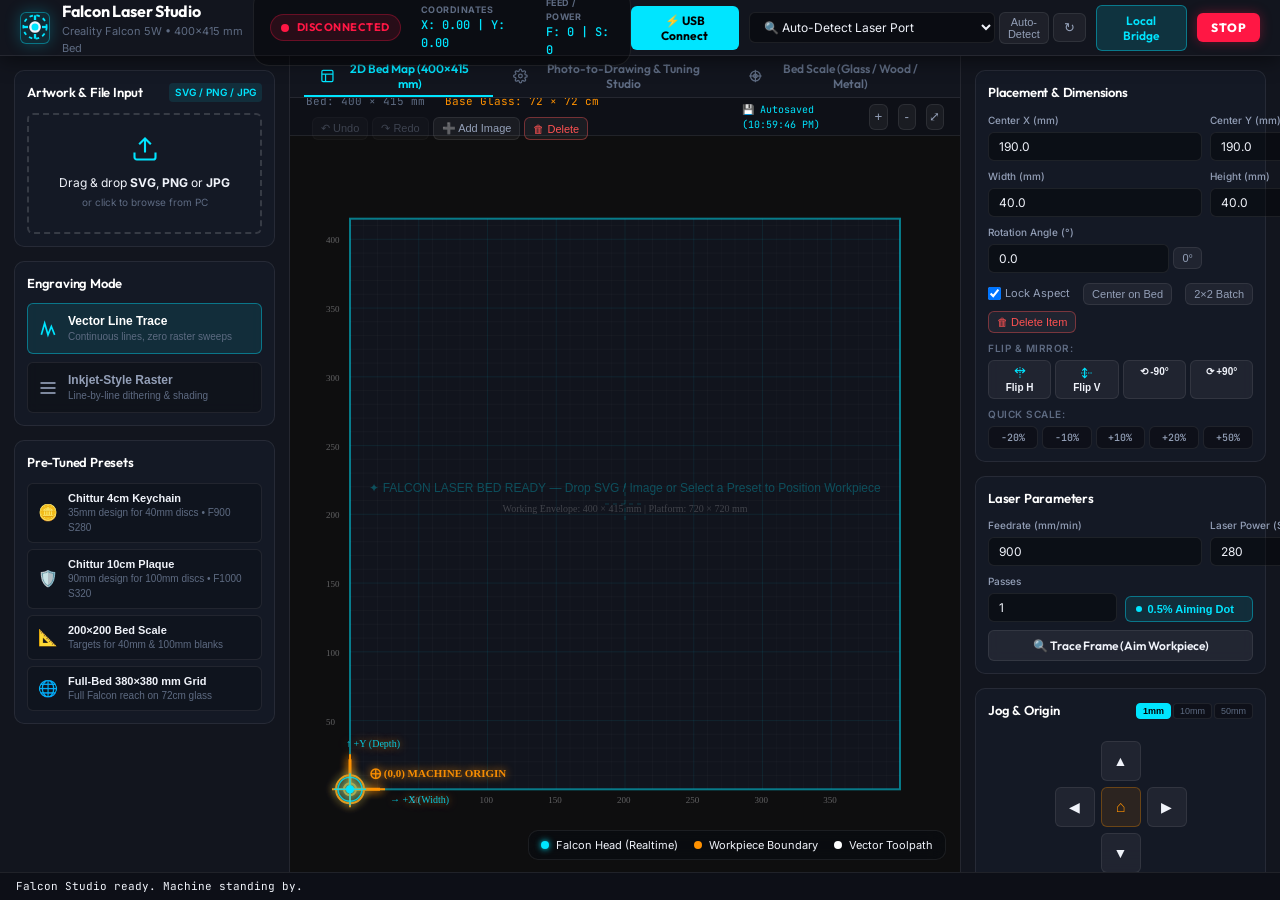
==== commit 9a271dfb: "Add client photo tracer, undo/redo history, canvas add/delete, and localStorage autosave" ====
--- a/frontend/index.html
+++ b/frontend/index.html
@@ -192,11 +192,18 @@
       <!-- VIEW 1: INTERACTIVE BED CANVAS -->
       <div id="viewBedMap" class="view-panel active">
         <div class="canvas-toolbar">
-          <div class="toolbar-left">
+          <div class="toolbar-left" style="display:flex; align-items:center; gap:8px; flex-wrap:wrap;">
             <span class="bed-dim-tag">Bed: 400 × 415 mm</span>
             <span class="bed-dim-tag highlight">Base Glass: 72 × 72 cm</span>
-          </div>
-          <div class="toolbar-right">
+            <div class="history-controls" style="display:inline-flex; gap:4px; margin-left:6px;">
+              <button id="btnUndo" class="btn-small" title="Undo Edit (Ctrl+Z)" disabled>↶ Undo</button>
+              <button id="btnRedo" class="btn-small" title="Redo Edit (Ctrl+Y)" disabled>↷ Redo</button>
+              <button id="btnAddCanvasItem" class="btn-small" title="Add SVG or Photo to Bed">➕ Add Image</button>
+              <button id="btnDeleteCanvasItem" class="btn-small" style="color:#ff5252; border-color:rgba(255,82,82,0.4);" title="Delete Artwork from Bed (Del / Backspace)">🗑 Delete</button>
+            </div>
+          </div>
+          <div class="toolbar-right" style="display:flex; align-items:center; gap:6px;">
+            <span id="autoSaveIndicator" class="bed-dim-tag" style="color:rgba(0,229,255,0.75); font-size:10px;">💾 Autosaved</span>
             <button id="btnZoomIn" class="btn-icon-tool" title="Zoom In">+</button>
             <button id="btnZoomOut" class="btn-icon-tool" title="Zoom Out">-</button>
             <button id="btnResetView" class="btn-icon-tool" title="Fit to Screen">⤢</button>
@@ -470,12 +477,13 @@
             </div>
           </div>
         </div>
-        <div class="form-actions-row">
+        <div class="form-actions-row" style="flex-wrap:wrap; gap:6px;">
           <label class="checkbox-label">
             <input type="checkbox" id="checkLockAspect" checked> Lock Aspect
           </label>
           <button id="btnCenterBed" class="btn-small">Center on Bed</button>
           <button id="btnBatch2x2" class="btn-small" title="Arrange 4 items in a 2x2 grid">2×2 Batch</button>
+          <button id="btnDeleteWorkpiece" class="btn-small" style="color:#ff5252; border-color:rgba(255,82,82,0.4);" title="Delete Artwork from Bed">🗑 Delete Item</button>
         </div>
 
         <!-- QUICK TRANSFORMS: FLIP & ROTATE -->
@@ -629,6 +637,7 @@
   <script src="js/bed_scale_generator.js"></script>
   <script src="js/svg_gcode_compiler.js"></script>
   <script src="js/raster_compiler.js"></script>
+  <script src="js/photo_tracer_client.js"></script>
   <script src="js/bed_canvas.js"></script>
   <script src="js/app.js"></script>
 </body>
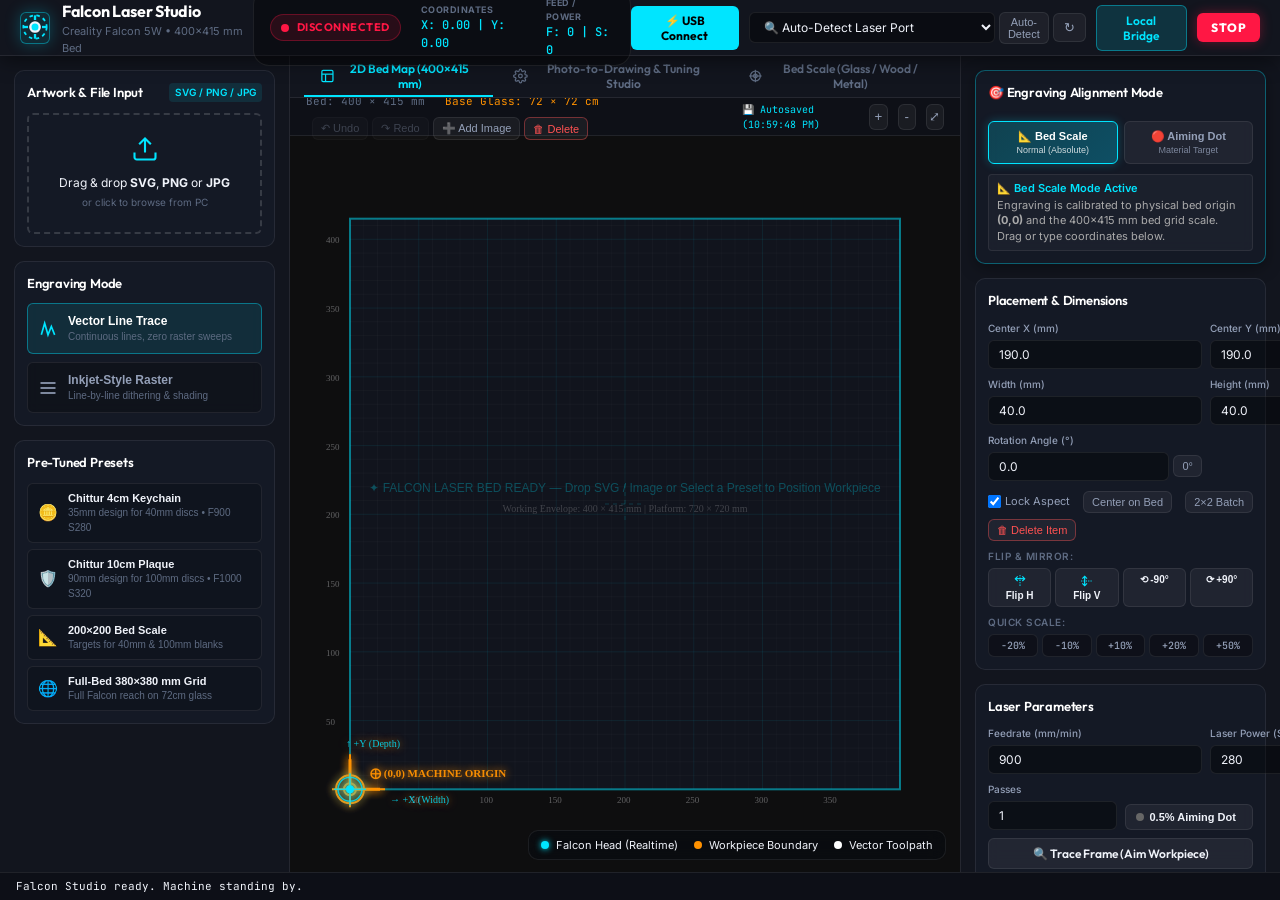
==== commit e47a68bb: "Add Bed Scale vs Aiming Dot engrave modes with material targeting and anchor snapping" ====
--- a/frontend/index.html
+++ b/frontend/index.html
@@ -447,6 +447,85 @@
 
     <!-- RIGHT SIDEBAR: TRANSFORM & HARDWARE CONTROLS -->
     <aside class="sidebar sidebar-right">
+      <!-- ENGRAVING ALIGNMENT MODE CARD -->
+      <section class="panel-card" style="border: 1px solid rgba(0, 229, 255, 0.35); box-shadow: 0 4px 16px rgba(0,0,0,0.35);">
+        <div class="card-header" style="padding-bottom: 8px;">
+          <h2 class="card-title" style="display:flex; align-items:center; gap:6px;">
+            <span>🎯 Engraving Alignment Mode</span>
+          </h2>
+        </div>
+
+        <!-- TWO PRIMARY MODES -->
+        <div class="engrave-mode-buttons" style="display:grid; grid-template-columns: 1fr 1fr; gap:6px; margin-bottom:10px;">
+          <button id="btnModeBedScale" class="btn-toggle active" style="padding:8px 4px; font-size:11px; text-align:center; display:flex; flex-direction:column; align-items:center; gap:2px;" title="Normal mode: Engrave according to absolute 400x415mm bed scale and glass platform coordinates">
+            <span style="font-weight:700;">📐 Bed Scale</span>
+            <span style="font-size:9px; opacity:0.8;">Normal (Absolute)</span>
+          </button>
+          <button id="btnModeAimingDot" class="btn-toggle" style="padding:8px 4px; font-size:11px; text-align:center; display:flex; flex-direction:column; align-items:center; gap:2px;" title="Aiming dot mode: Place material under laser dot, choose center or corner origin">
+            <span style="font-weight:700;">🔴 Aiming Dot</span>
+            <span style="font-size:9px; opacity:0.8;">Material Target</span>
+          </button>
+        </div>
+
+        <!-- MODE 1 INFO: BED SCALE -->
+        <div id="modeBedScaleInfo" style="font-size:11px; color:#aaa; line-height:1.4; padding:6px 8px; background:rgba(255,255,255,0.03); border-radius:4px; border:1px solid rgba(255,255,255,0.08);">
+          <div style="color:#00e5ff; font-weight:600; margin-bottom:2px;">📐 Bed Scale Mode Active</div>
+          Engraving is calibrated to physical bed origin <strong>(0,0)</strong> and the 400×415 mm bed grid scale. Drag or type coordinates below.
+        </div>
+
+        <!-- MODE 2 CONTROLS: AIMING DOT ALIGNMENT -->
+        <div id="modeAimingDotControls" class="hidden" style="background:rgba(0,0,0,0.35); padding:10px; border-radius:6px; border:1px solid rgba(0,229,255,0.25);">
+          <!-- Aiming Dot Power & Toggle -->
+          <div style="display:flex; justify-content:space-between; align-items:center; margin-bottom:8px;">
+            <div>
+              <span style="font-size:11px; font-weight:700; color:#00e5ff;">LASER AIMING DOT</span>
+              <div id="laserDotStatusText" style="font-size:9px; color:#888;">Dot is currently OFF</div>
+            </div>
+            <button id="btnAimingDotToggle" class="btn-toggle-dot" style="padding:5px 10px; font-size:11px; font-weight:600;">
+              <span class="dot-indicator"></span> Turn ON Dot
+            </button>
+          </div>
+
+          <div style="font-size:11px; color:#bbb; margin-bottom:8px; line-height:1.4;">
+            Place your workpiece under the laser dot, then choose what the dot represents on your material:
+          </div>
+
+          <!-- Anchor Selection: 9-Point Visual Grid -->
+          <div style="margin-bottom:8px;">
+            <div style="display:flex; justify-content:space-between; font-size:10px; text-transform:uppercase; color:#888; font-weight:600; margin-bottom:4px;">
+              <span>Aiming Dot Anchor:</span>
+              <span id="selectedAnchorLabel" style="color:#00e5ff; font-weight:700;">Center</span>
+            </div>
+            <div class="anchor-grid-container" style="display:grid; grid-template-columns: repeat(3, 1fr); gap:4px; max-width:180px; margin:0 auto; background:rgba(0,0,0,0.4); padding:6px; border-radius:6px; border:1px dashed rgba(0,229,255,0.3);">
+              <button class="btn-anchor" data-anchor="top-left" title="Top-Left Corner">↖ TL</button>
+              <button class="btn-anchor" data-anchor="top-center" title="Top-Center">▲ TC</button>
+              <button class="btn-anchor" data-anchor="top-right" title="Top-Right Corner">↗ TR</button>
+              <button class="btn-anchor" data-anchor="mid-left" title="Middle-Left">◀ ML</button>
+              <button class="btn-anchor active" data-anchor="center" title="Center of Workpiece (Recommended)">⦿ Center</button>
+              <button class="btn-anchor" data-anchor="mid-right" title="Middle-Right">▶ MR</button>
+              <button class="btn-anchor" data-anchor="bottom-left" title="Bottom-Left Corner (Origin 0,0)">↙ BL</button>
+              <button class="btn-anchor" data-anchor="bottom-center" title="Bottom-Center">▼ BC</button>
+              <button class="btn-anchor" data-anchor="bottom-right" title="Bottom-Right Corner">↘ BR</button>
+            </div>
+          </div>
+
+          <!-- Alignment Actions -->
+          <div style="display:flex; flex-direction:column; gap:6px;">
+            <button id="btnSnapToAimingDot" class="btn-small full-width" style="background:rgba(0,229,255,0.18); border-color:#00e5ff; color:#00e5ff; font-weight:600; padding:6px 8px;" title="Align engraving boundary so selected anchor sits exactly under the laser aiming dot">
+              🎯 Snap Workpiece to Aiming Dot
+            </button>
+            <div style="display:grid; grid-template-columns: 1fr 1fr; gap:6px;">
+              <button id="btnTraceMaterialFrame" class="btn-small" style="font-size:10px; padding:5px 4px;" title="Trace rectangular boundary around material with low-power laser dot">
+                🔍 Trace Frame
+              </button>
+              <button id="btnSetDotOriginG92" class="btn-small" style="font-size:10px; padding:5px 4px;" title="Set active G92 coordinate origin at current aiming dot position">
+                ⌖ Set Origin (G92)
+              </button>
+            </div>
+          </div>
+        </div>
+      </section>
+
       <!-- WORKPIECE TRANSFORM CARD -->
       <section class="panel-card">
         <div class="card-header">
--- a/frontend/css/style.css
+++ b/frontend/css/style.css
@@ -1335,3 +1335,89 @@
   text-align: center;
 }
 
+/* ENGRAVING ALIGNMENT MODE & AIMING DOT ANCHOR */
+.engrave-mode-buttons .btn-toggle {
+  background: rgba(255, 255, 255, 0.05);
+  border: 1px solid var(--border-subtle);
+  color: var(--text-secondary);
+  border-radius: var(--radius-sm);
+  cursor: pointer;
+  transition: all 0.2s ease;
+}
+.engrave-mode-buttons .btn-toggle:hover {
+  background: rgba(0, 229, 255, 0.1);
+  border-color: rgba(0, 229, 255, 0.5);
+  color: #fff;
+}
+.engrave-mode-buttons .btn-toggle.active {
+  background: linear-gradient(135deg, rgba(0, 229, 255, 0.2), rgba(0, 180, 216, 0.35));
+  border-color: var(--laser-cyan);
+  color: #fff;
+  box-shadow: 0 0 10px rgba(0, 229, 255, 0.25);
+}
+
+.btn-anchor {
+  background: rgba(255, 255, 255, 0.06);
+  border: 1px solid rgba(255, 255, 255, 0.12);
+  color: #bbb;
+  font-family: var(--font-mono);
+  font-size: 10px;
+  font-weight: 500;
+  padding: 6px 2px;
+  border-radius: 4px;
+  cursor: pointer;
+  text-align: center;
+  transition: all 0.15s ease;
+}
+.btn-anchor:hover {
+  background: rgba(0, 229, 255, 0.2);
+  border-color: var(--laser-cyan);
+  color: #fff;
+}
+.btn-anchor.active {
+  background: var(--laser-cyan);
+  border-color: var(--laser-cyan);
+  color: #0b0e17;
+  font-weight: 700;
+  box-shadow: 0 0 10px rgba(0, 229, 255, 0.6);
+}
+
+.btn-toggle-dot {
+  display: inline-flex;
+  align-items: center;
+  gap: 6px;
+  background: rgba(255, 255, 255, 0.05);
+  border: 1px solid var(--border-subtle);
+  color: var(--text-primary);
+  border-radius: var(--radius-sm);
+  cursor: pointer;
+  transition: all 0.2s;
+}
+.btn-toggle-dot:hover {
+  border-color: var(--laser-cyan);
+}
+.btn-toggle-dot.active {
+  background: rgba(255, 82, 82, 0.2);
+  border-color: #ff5252;
+  color: #fff;
+  box-shadow: 0 0 12px rgba(255, 82, 82, 0.4);
+}
+.btn-toggle-dot .dot-indicator {
+  width: 8px;
+  height: 8px;
+  border-radius: 50%;
+  background: #666;
+  transition: all 0.2s;
+}
+.btn-toggle-dot.active .dot-indicator {
+  background: #ff5252;
+  box-shadow: 0 0 8px #ff5252;
+  animation: pulse-dot 1.2s infinite;
+}
+
+@keyframes pulse-dot {
+  0%, 100% { opacity: 1; transform: scale(1); }
+  50% { opacity: 0.5; transform: scale(0.85); }
+}
+
+
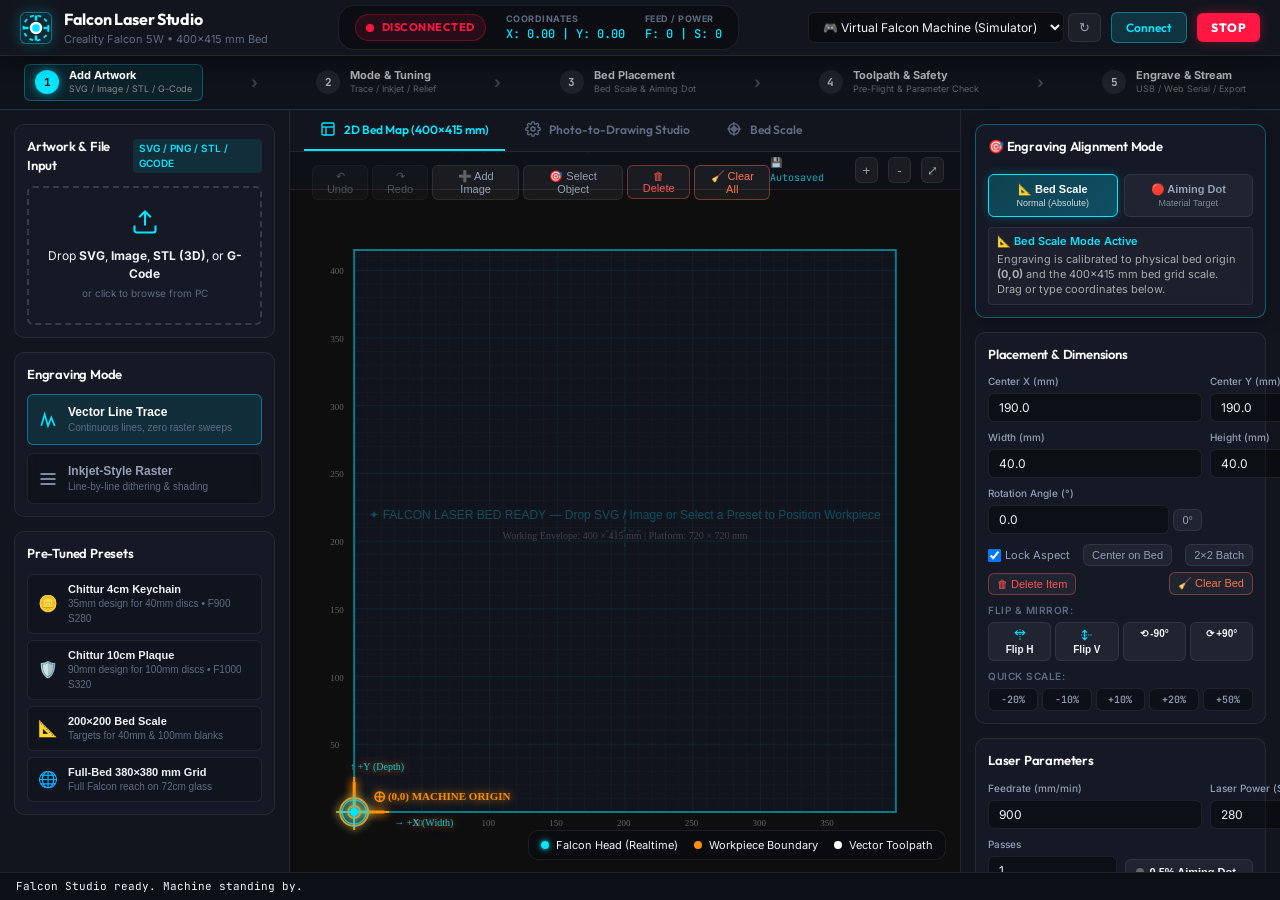
==== commit 07af035f: "Fix pre-tuned preset artwork vector rendering on 2D Bed Map and Virtual Simulator" ====
--- a/frontend/index.html
+++ b/frontend/index.html
@@ -45,22 +45,63 @@
       </div>
     </div>
 
-    <!-- HARDWARE CONTROLS -->
+    <!-- UNIFIED HARDWARE / VIRTUAL CONNECTION -->
     <div class="header-actions">
-      <button id="btnWebSerial" class="btn btn-primary" title="Connect directly to Falcon via Web Serial USB in Chrome/Edge">
-        ⚡ USB Connect
-      </button>
       <div class="port-group">
-        <select id="portSelect" class="select-input" title="Select Local COM Port">
-          <option value="AUTO">🔍 Auto-Detect Laser Port</option>
+        <select id="portSelect" class="select-input" title="Select Target: Virtual Machine, Web Serial USB, or COM Port">
+          <option value="VIRTUAL" selected>🎮 Virtual Falcon Machine (Simulator)</option>
+          <option value="WEB_SERIAL">⚡ Web Serial USB (Direct Browser)</option>
+          <option value="AUTO">🔍 Auto-Detect COM Port</option>
         </select>
-        <button id="btnAutoDetectPort" class="btn-small" style="height:32px; font-size:11px; padding:0 8px;" title="Automatically identify and connect to laser port">Auto-Detect</button>
-        <button id="btnRefreshPorts" class="btn-icon" title="Refresh Local COM Ports">↻</button>
-      </div>
-      <button id="btnConnect" class="btn btn-connect" title="Connect via local Python server">Local Bridge</button>
+        <button id="btnRefreshPorts" class="btn-icon" title="Refresh Available Ports">↻</button>
+      </div>
+      <button id="btnConnect" class="btn btn-connect" title="Connect or Disconnect">Connect</button>
       <button id="btnEmergencyStop" class="btn btn-emergency" title="Emergency Stop">STOP</button>
     </div>
   </header>
+
+  <!-- 5-STEP WORKFLOW STEPPER -->
+  <nav class="workflow-stepper">
+    <div class="step-item active" data-step="1" id="stepItem1">
+      <div class="step-num">1</div>
+      <div class="step-content">
+        <span class="step-title">Add Artwork</span>
+        <small class="step-sub">SVG / Image / STL / G-Code</small>
+      </div>
+    </div>
+    <div class="step-arrow">›</div>
+    <div class="step-item" data-step="2" id="stepItem2">
+      <div class="step-num">2</div>
+      <div class="step-content">
+        <span class="step-title">Mode & Tuning</span>
+        <small class="step-sub">Trace / Inkjet / Relief</small>
+      </div>
+    </div>
+    <div class="step-arrow">›</div>
+    <div class="step-item" data-step="3" id="stepItem3">
+      <div class="step-num">3</div>
+      <div class="step-content">
+        <span class="step-title">Bed Placement</span>
+        <small class="step-sub">Bed Scale & Aiming Dot</small>
+      </div>
+    </div>
+    <div class="step-arrow">›</div>
+    <div class="step-item" data-step="4" id="stepItem4">
+      <div class="step-num">4</div>
+      <div class="step-content">
+        <span class="step-title" id="step4Title">Toolpath & Safety</span>
+        <small class="step-sub" id="step4Sub">Pre-Flight & Parameter Check</small>
+      </div>
+    </div>
+    <div class="step-arrow">›</div>
+    <div class="step-item" data-step="5" id="stepItem5">
+      <div class="step-num">5</div>
+      <div class="step-content">
+        <span class="step-title">Engrave & Stream</span>
+        <small class="step-sub">USB / Web Serial / Export</small>
+      </div>
+    </div>
+  </nav>
 
   <!-- MAIN APP CONTAINER -->
   <main class="app-main">
@@ -70,17 +111,17 @@
       <section class="panel-card">
         <div class="card-header">
           <h2 class="card-title">Artwork & File Input</h2>
-          <span class="badge">SVG / PNG / JPG</span>
+          <span class="badge">SVG / PNG / STL / GCODE</span>
         </div>
         <div id="dropZone" class="drop-zone">
-          <input type="file" id="fileInput" accept=".svg,.png,.jpg,.jpeg,.bmp" class="file-input-hidden">
+          <input type="file" id="fileInput" accept=".svg,.png,.jpg,.jpeg,.bmp,.webp,.stl,.gcode,.nc,.gc,.txt" class="file-input-hidden">
           <div class="drop-zone-content">
             <svg class="drop-icon" viewBox="0 0 24 24" fill="none" stroke="currentColor" stroke-width="1.8">
               <path d="M21 15v4a2 2 0 0 1-2 2H5a2 2 0 0 1-2-2v-4"/>
               <polyline points="17 8 12 3 7 8"/>
               <line x1="12" y1="3" x2="12" y2="15"/>
             </svg>
-            <p class="drop-text">Drag & drop <strong>SVG</strong>, <strong>PNG</strong> or <strong>JPG</strong></p>
+            <p class="drop-text">Drop <strong>SVG</strong>, <strong>Image</strong>, <strong>STL (3D)</strong>, or <strong>G-Code</strong></p>
             <span class="drop-hint">or click to browse from PC</span>
           </div>
         </div>
@@ -161,7 +202,7 @@
     </aside>
 
     <!-- CENTER STAGE: WORKSPACE VIEW & PHOTO STUDIO -->
-    <main class="center-stage">
+    <div class="center-stage">
       <div class="view-tabs">
         <button id="tabBedMap" class="view-tab active">
           <svg viewBox="0 0 24 24" fill="none" stroke="currentColor" stroke-width="2">
@@ -176,7 +217,7 @@
             <circle cx="12" cy="12" r="3"/>
             <path d="M19.4 15a1.65 1.65 0 0 0 .33 1.82l.06.06a2 2 0 0 1 0 2.83 2 2 0 0 1-2.83 0l-.06-.06a1.65 1.65 0 0 0-1.82-.33 1.65 1.65 0 0 0-1 1.51V21a2 2 0 0 1-2 2 2 2 0 0 1-2-2v-.09A1.65 1.65 0 0 0 9 19.4a1.65 1.65 0 0 0-1.82.33l-.06.06a2 2 0 0 1-2.83 0 2 2 0 0 1 0-2.83l.06-.06a1.65 1.65 0 0 0 .33-1.82 1.65 1.65 0 0 0-1.51-1H3a2 2 0 0 1-2-2 2 2 0 0 1 2-2h.09A1.65 1.65 0 0 0 4.6 9a1.65 1.65 0 0 0-.33-1.82l-.06-.06a2 2 0 0 1 0-2.83 2 2 0 0 1 2.83 0l.06.06a1.65 1.65 0 0 0 1.82.33H9a1.65 1.65 0 0 0 1-1.51V3a2 2 0 0 1 2-2 2 2 0 0 1 2 2v.09a1.65 1.65 0 0 0 1 1.51 1.65 1.65 0 0 0 1.82-.33l.06-.06a2 2 0 0 1 2.83 0 2 2 0 0 1 0 2.83l-.06.06a1.65 1.65 0 0 0-.33 1.82V9a1.65 1.65 0 0 0 1.51 1H21a2 2 0 0 1 2 2 2 2 0 0 1-2 2h-.09a1.65 1.65 0 0 0-1.51 1z"/>
           </svg>
-          Photo-to-Drawing & Tuning Studio
+          Photo-to-Drawing Studio
         </button>
         <button id="tabBedScale" class="view-tab">
           <svg viewBox="0 0 24 24" fill="none" stroke="currentColor" stroke-width="2">
@@ -185,7 +226,14 @@
             <circle cx="12" cy="12" r="8"/>
             <circle cx="12" cy="12" r="3"/>
           </svg>
-          Bed Scale (Glass / Wood / Metal)
+          Bed Scale
+        </button>
+        <!-- VIRTUAL MACHINE TAB AT THE END OF THE TAB LIST (Visible ONLY when connected to Virtual Falcon) -->
+        <button id="tabSimulation" class="view-tab highlight-tab hidden" title="Virtual Substrate Engraving Simulation">
+          <svg viewBox="0 0 24 24" fill="none" stroke="currentColor" stroke-width="2">
+            <polygon points="5 3 19 12 5 21 5 3"/>
+          </svg>
+          🎮 Virtual Machine (Simulation)
         </button>
       </div>
 
@@ -195,18 +243,20 @@
           <div class="toolbar-left" style="display:flex; align-items:center; gap:8px; flex-wrap:wrap;">
             <span class="bed-dim-tag">Bed: 400 × 415 mm</span>
             <span class="bed-dim-tag highlight">Base Glass: 72 × 72 cm</span>
-            <div class="history-controls" style="display:inline-flex; gap:4px; margin-left:6px;">
+            <div class="history-controls" style="display:inline-flex; gap:4px; margin-left:6px; align-items:center;">
               <button id="btnUndo" class="btn-small" title="Undo Edit (Ctrl+Z)" disabled>↶ Undo</button>
               <button id="btnRedo" class="btn-small" title="Redo Edit (Ctrl+Y)" disabled>↷ Redo</button>
-              <button id="btnAddCanvasItem" class="btn-small" title="Add SVG or Photo to Bed">➕ Add Image</button>
-              <button id="btnDeleteCanvasItem" class="btn-small" style="color:#ff5252; border-color:rgba(255,82,82,0.4);" title="Delete Artwork from Bed (Del / Backspace)">🗑 Delete</button>
+              <button id="btnAddImage" class="btn-small" title="Add SVG or Photo to Bed">➕ Add Image</button>
+              <button id="btnSelectObject" class="btn-small" title="Select or Deselect Object on Bed">🎯 Select Object</button>
+              <button id="btnDeleteSelected" class="btn-small btn-danger-action" title="Delete Selected Artwork/Scale from Bed (Del / Backspace)">🗑 Delete</button>
+              <button id="btnClearBed" class="btn-small btn-danger-outline" title="Clear all objects, bed scale grids, and toolpaths from the bed">🧹 Clear All</button>
             </div>
           </div>
           <div class="toolbar-right" style="display:flex; align-items:center; gap:6px;">
-            <span id="autoSaveIndicator" class="bed-dim-tag" style="color:rgba(0,229,255,0.75); font-size:10px;">💾 Autosaved</span>
+            <span id="autosaveIndicator" class="bed-dim-tag" style="color:rgba(0,229,255,0.75); font-size:10px;">💾 Autosaved</span>
             <button id="btnZoomIn" class="btn-icon-tool" title="Zoom In">+</button>
             <button id="btnZoomOut" class="btn-icon-tool" title="Zoom Out">-</button>
-            <button id="btnResetView" class="btn-icon-tool" title="Fit to Screen">⤢</button>
+            <button id="btnZoomReset" class="btn-icon-tool" title="Fit to Screen">⤢</button>
           </div>
         </div>
         <div class="canvas-container">
@@ -215,6 +265,157 @@
             <span><span class="legend-dot gantry"></span> Falcon Head (Realtime)</span>
             <span><span class="legend-dot workpiece"></span> Workpiece Boundary</span>
             <span><span class="legend-dot toolpath"></span> Vector Toolpath</span>
+          </div>
+        </div>
+      </div>
+
+      <!-- VIEW 2: VIRTUAL LASER SIMULATION & MATERIAL STUDIO (Visible only when connected to Virtual Machine) -->
+      <div id="viewSimulation" class="view-panel">
+        <div class="simulation-layout">
+          <!-- TOP MATERIAL SELECTION, SIZE SETTINGS & ACTION BAR -->
+          <div class="sim-header-card" id="simHeaderCard">
+            <!-- MATERIAL TYPE SELECTION -->
+            <div class="sim-material-section" id="simMaterialSection">
+              <div class="sim-section-title">
+                <span class="pulse-dot"></span>
+                <strong>Substrate Material:</strong>
+                <span class="text-muted" id="simMatHelpText">Wood • Acrylic • Glass • Metal</span>
+              </div>
+              <div class="sim-material-cards">
+                <button class="sim-mat-card active" data-sim-material="wood" id="simMatWood" title="Basswood / Birch Plywood - Deep carbonized charring">
+                  <span class="sim-mat-icon">🪵</span>
+                  <div class="sim-mat-info">
+                    <strong>Wood / MDF</strong>
+                    <small>F900 S280 • Charred</small>
+                  </div>
+                </button>
+                <button class="sim-mat-card" data-sim-material="acrylic" id="simMatAcrylic" title="Cast Optical Acrylic - Frosted crystalline white mark with edge-lit glow">
+                  <span class="sim-mat-icon">💎</span>
+                  <div class="sim-mat-info">
+                    <strong>Optical Acrylic</strong>
+                    <small>F800 S350 • Frosted Glow</small>
+                  </div>
+                </button>
+                <button class="sim-mat-card" data-sim-material="glass" id="simMatGlass" title="Black / Coated Glass Plate - Delicate micro-fractured frosted mark">
+                  <span class="sim-mat-icon">🪟</span>
+                  <div class="sim-mat-info">
+                    <strong>Coated Glass</strong>
+                    <small>F800 S450 • Frosted Etch</small>
+                  </div>
+                </button>
+                <button class="sim-mat-card" data-sim-material="metal" id="simMatMetal" title="Anodized Aluminum / Laser Metal - Laser ablation exposing bright silver bare aluminum">
+                  <span class="sim-mat-icon">🛡️</span>
+                  <div class="sim-mat-info">
+                    <strong>Anodized Metal</strong>
+                    <small>F600 S850 • Silver Ablation</small>
+                  </div>
+                </button>
+              </div>
+            </div>
+
+            <!-- SUBSTRATE MATERIAL SIZE & SHAPE CONTROLS -->
+            <div class="sim-dimensions-section" id="simDimensionsSection">
+              <div class="sim-section-title">
+                <strong>Substrate Size & Shape:</strong>
+              </div>
+              <div class="sim-dim-controls">
+                <div class="sim-shape-pills">
+                  <button id="btnSimShapeRound" class="sim-pill-btn active" data-shape="round" title="Circular / Round Blank (Coin, Coaster, Disc)">⚪ Round</button>
+                  <button id="btnSimShapeRect" class="sim-pill-btn" data-shape="rect" title="Rectangular / Square Blank (Plaque, Sheet, Plate)">⬜ Rect</button>
+                </div>
+                <div class="sim-dim-inputs">
+                  <label class="dim-label" for="simMaterialWidth">W:</label>
+                  <input type="number" id="simMaterialWidth" value="100" min="5" max="400" step="5" class="sim-num-input" title="Substrate Width in mm">
+                  <span class="dim-mult">×</span>
+                  <label class="dim-label" for="simMaterialHeight">H:</label>
+                  <input type="number" id="simMaterialHeight" value="100" min="5" max="415" step="5" class="sim-num-input" title="Substrate Height in mm">
+                  <span class="dim-unit">mm</span>
+                </div>
+                <div class="sim-presets-pills">
+                  <button class="sim-preset-pill" data-w="40" data-h="40" data-shape="round" title="40mm Round Keychain / Coin">40mm Ø</button>
+                  <button class="sim-preset-pill active" data-w="100" data-h="100" data-shape="round" title="100mm Round Coaster">100mm Ø</button>
+                  <button class="sim-preset-pill" data-w="150" data-h="150" data-shape="rect" title="150×150mm Plaque">150×150</button>
+                  <button class="sim-preset-pill" data-w="200" data-h="200" data-shape="rect" title="200×200mm Sheet">200×200</button>
+                  <button id="btnSimFitArtwork" class="sim-preset-pill fit-btn" title="Fit substrate closely to current artwork dimensions + 10mm padding">Fit Artwork</button>
+                </div>
+              </div>
+            </div>
+
+            <!-- VIRTUAL LASER PARAMETERS (SPEED & POWER LIKE REAL MACHINE) -->
+            <div class="sim-laser-params-section" id="simLaserParamsSection">
+              <div class="sim-section-title">
+                <span class="laser-dot-cyan"></span>
+                <strong>Virtual Laser Parameters:</strong>
+                <span class="text-muted" id="simPowerPctTag">28% • 1.4W</span>
+              </div>
+              <div class="sim-laser-controls">
+                <div class="sim-dim-inputs">
+                  <label class="dim-label" for="simInputSpeed">Speed:</label>
+                  <input type="number" id="simInputSpeed" value="900" min="100" max="6000" step="50" class="sim-num-input" style="width:68px;" title="Virtual Feedrate in mm/min">
+                  <span class="dim-unit">mm/min</span>
+                  <span class="dim-mult">•</span>
+                  <label class="dim-label" for="simInputPower">Power:</label>
+                  <input type="number" id="simInputPower" value="280" min="0" max="1000" step="10" class="sim-num-input" style="width:58px;" title="Virtual Laser Power S-Value (0 - 1000)">
+                  <span class="dim-unit">S</span>
+                  <span class="dim-mult">•</span>
+                  <label class="dim-label" for="simInputPasses">Passes:</label>
+                  <input type="number" id="simInputPasses" value="1" min="1" max="10" class="sim-num-input" style="width:42px;" title="Number of Passes">
+                </div>
+                <div class="sim-presets-pills">
+                  <button class="sim-param-preset-pill active" data-sim-speed="900" data-sim-power="280" title="Standard balanced wood/mdf engraving">Standard (F900 S280)</button>
+                  <button class="sim-param-preset-pill" data-sim-speed="1200" data-sim-power="180" title="Light, fine surface etching">Light Etch (F1200 S180)</button>
+                  <button class="sim-param-preset-pill" data-sim-speed="600" data-sim-power="450" title="Darker carbonized deep char">Deep Char (F600 S450)</button>
+                  <button class="sim-param-preset-pill" data-sim-speed="500" data-sim-power="850" title="High power ablation for anodized metal">High Power (F500 S850)</button>
+                </div>
+              </div>
+            </div>
+
+            <div class="sim-header-actions">
+              <button id="btnProceedVirtualEngrave" class="btn btn-start pulse" title="Run virtual engraving on selected substrate">
+                ▶ Proceed to Virtual Engrave
+              </button>
+              <button id="btnExportSimSnapshot" class="btn-small" title="Export High-Resolution Simulation Mockup">
+                📸 Save Mockup PNG
+              </button>
+            </div>
+          </div>
+
+          <!-- SIMULATION CANVAS VIEWPORT -->
+          <div class="sim-canvas-wrapper">
+            <canvas id="simCanvas"></canvas>
+            <div class="sim-watermark-overlay">
+              <span id="simActiveMaterialLabel" class="sim-watermark-tag">Substrate: Wood / MDF</span>
+            </div>
+          </div>
+
+          <!-- PLAYBACK & PROGRESS SCRUBBER BAR -->
+          <div class="sim-playback-bar">
+            <div class="sim-playback-group">
+              <button id="btnSimPlay" class="btn-sim-play" title="Play Simulation">▶ Play</button>
+              <button id="btnSimPause" class="btn-sim-pause" title="Pause Simulation" disabled>⏸ Pause</button>
+              <button id="btnSimReset" class="btn-sim-reset" title="Reset Simulation">⏹ Reset</button>
+            </div>
+
+            <div class="sim-speed-group">
+              <span class="sim-speed-label">Speed:</span>
+              <button class="btn-speed" data-speed="1">1x</button>
+              <button class="btn-speed" data-speed="5">5x</button>
+              <button class="btn-speed active" data-speed="10">10x</button>
+              <button class="btn-speed" data-speed="25">25x</button>
+              <button class="btn-speed" data-speed="50">50x</button>
+              <button class="btn-speed" data-speed="100">100x</button>
+              <button id="btnSimInstant" class="btn-instant" title="Skip animation and render 100% completed engraving immediately">
+                ⚡ Instant Final Result
+              </button>
+            </div>
+
+            <div class="sim-scrubber-group">
+              <input type="range" id="simScrubber" min="0" max="100" value="0" step="0.1" class="slider-input sim-scrubber-slider" title="Scrub timeline to inspect burn state at any progress percentage">
+              <div class="sim-scrubber-meta">
+                <span id="simProgressPct" class="mono text-cyan">0.0%</span>
+                <span id="simTimeDisplay" class="mono text-muted">00:00 / 00:00</span>
+              </div>
+            </div>
           </div>
         </div>
       </div>
@@ -443,7 +644,7 @@
           </div>
         </div>
       </div>
-    </main>
+    </div>
 
     <!-- RIGHT SIDEBAR: TRANSFORM & HARDWARE CONTROLS -->
     <aside class="sidebar sidebar-right">
@@ -562,7 +763,8 @@
           </label>
           <button id="btnCenterBed" class="btn-small">Center on Bed</button>
           <button id="btnBatch2x2" class="btn-small" title="Arrange 4 items in a 2x2 grid">2×2 Batch</button>
-          <button id="btnDeleteWorkpiece" class="btn-small" style="color:#ff5252; border-color:rgba(255,82,82,0.4);" title="Delete Artwork from Bed">🗑 Delete Item</button>
+          <button id="btnDeleteWorkpiece" class="btn-small btn-danger-action" title="Delete Artwork from Bed (Del / Backspace)">🗑 Delete Item</button>
+          <button id="btnClearBedSidebar" class="btn-small btn-danger-outline" title="Clear all items from bed">🧹 Clear Bed</button>
         </div>
 
         <!-- QUICK TRANSFORMS: FLIP & ROTATE -->
@@ -695,6 +897,9 @@
 
         <div class="execution-actions">
           <button id="btnGenerateGcode" class="btn btn-secondary full-width mb-2">⚡ Generate Toolpath G-Code</button>
+          <button id="btnTriggerAudit" class="btn btn-small full-width mb-2" style="border: 1px solid rgba(0,229,255,0.3); color: #00e5ff; background: rgba(0,229,255,0.06);" title="Inspect bed boundaries, power, and feedrate safety">
+            🛡️ Pre-Flight Safety Check
+          </button>
           <div class="btn-stream-group">
             <button id="btnStartJob" class="btn btn-start">▶ START ENGRAVE</button>
             <button id="btnPauseJob" class="btn btn-pause" disabled>⏸ Pause</button>
@@ -704,6 +909,42 @@
       </section>
     </aside>
   </main>
+
+  <!-- PRE-FLIGHT AUDIT MODAL -->
+  <div id="modalAudit" class="modal-overlay hidden">
+    <div class="modal-card audit-modal">
+      <div class="modal-header">
+        <div class="modal-title-group">
+          <span class="modal-icon">🛡️</span>
+          <div>
+            <h3>Pre-Flight Safety Audit & Parameter Inspection</h3>
+            <span id="auditSubtitle" class="text-muted">Creality Falcon 5W • 400×415 mm Bed Safety Envelope</span>
+          </div>
+        </div>
+        <button id="btnCloseAuditModal" class="btn-close-modal" title="Close Audit Modal">×</button>
+      </div>
+      <div class="modal-body">
+        <div id="auditSummaryBanner" class="audit-summary-banner pass">
+          <span id="auditSummaryIcon">✅</span>
+          <div id="auditSummaryText">All 6 pre-flight safety checks passed!</div>
+        </div>
+        <div id="auditChecklist" class="audit-checklist">
+          <!-- Dynamically populated checklist items -->
+        </div>
+      </div>
+      <div class="modal-footer">
+        <button id="btnAuditAutoFit" class="btn btn-secondary hidden" title="Automatically scale and center workpiece into safe 400x415mm envelope">
+          📐 Auto-Fit to Bed
+        </button>
+        <button id="btnCloseAuditFooter" class="btn btn-secondary" title="Dismiss Audit Dialog">
+          Close
+        </button>
+        <button id="btnAuditStartEngrave" class="btn btn-start" title="Dismiss audit and commence laser engraving">
+          ⚡ Proceed to Engrave
+        </button>
+      </div>
+    </div>
+  </div>
 
   <!-- LOG DRAWER -->
   <footer class="app-footer">
@@ -718,6 +959,9 @@
   <script src="js/raster_compiler.js"></script>
   <script src="js/photo_tracer_client.js"></script>
   <script src="js/bed_canvas.js"></script>
+  <script src="js/material_simulator.js"></script>
+  <script src="js/stl_gcode_loader.js"></script>
+  <script src="js/job_auditor.js"></script>
   <script src="js/app.js"></script>
 </body>
 </html>
--- a/frontend/css/style.css
+++ b/frontend/css/style.css
@@ -301,6 +301,34 @@
   background: rgba(255, 255, 255, 0.1);
   color: #fff;
 }
+.btn-small.btn-danger-action {
+  color: #ff5252;
+  border-color: rgba(255, 82, 82, 0.4);
+}
+.btn-small.btn-danger-action:hover:not(:disabled) {
+  background: rgba(255, 82, 82, 0.16);
+  border-color: #ff5252;
+  color: #ff7878;
+}
+.btn-small.btn-danger-outline {
+  color: #ff7043;
+  border-color: rgba(255, 112, 67, 0.4);
+}
+.btn-small.btn-danger-outline:hover:not(:disabled) {
+  background: rgba(255, 112, 67, 0.16);
+  border-color: #ff7043;
+  color: #ff8a65;
+}
+.btn-small.active {
+  background: rgba(0, 229, 255, 0.18) !important;
+  border-color: var(--accent-cyan) !important;
+  color: var(--accent-cyan) !important;
+  box-shadow: 0 0 10px rgba(0, 229, 255, 0.3);
+}
+.btn-small:disabled {
+  opacity: 0.45;
+  cursor: not-allowed;
+}
 
 /* APP MAIN LAYOUT */
 .app-main {
@@ -1420,4 +1448,951 @@
   50% { opacity: 0.5; transform: scale(0.85); }
 }
 
-
+/* ========================================================
+   WORKFLOW STEPPER
+   ======================================================== */
+.workflow-stepper {
+  display: flex;
+  align-items: center;
+  justify-content: space-between;
+  background: rgba(14, 18, 26, 0.95);
+  border-bottom: 1px solid rgba(0, 229, 255, 0.18);
+  padding: 8px 24px;
+  gap: 12px;
+  overflow-x: auto;
+  user-select: none;
+}
+
+.step-item {
+  display: flex;
+  align-items: center;
+  gap: 10px;
+  cursor: pointer;
+  padding: 4px 10px;
+  border-radius: 6px;
+  transition: all 0.2s ease;
+  opacity: 0.65;
+}
+
+.step-item:hover {
+  opacity: 0.95;
+  background: rgba(255, 255, 255, 0.04);
+}
+
+.step-item.active {
+  opacity: 1;
+  background: rgba(0, 229, 255, 0.08);
+  border: 1px solid rgba(0, 229, 255, 0.3);
+}
+
+.step-num {
+  width: 24px;
+  height: 24px;
+  border-radius: 50%;
+  background: rgba(255, 255, 255, 0.1);
+  color: #fff;
+  font-family: var(--font-mono);
+  font-size: 11px;
+  font-weight: 700;
+  display: flex;
+  align-items: center;
+  justify-content: center;
+  transition: all 0.2s;
+}
+
+.step-item.active .step-num {
+  background: var(--laser-cyan);
+  color: #0b0e17;
+  box-shadow: 0 0 10px rgba(0, 229, 255, 0.6);
+}
+
+.step-content {
+  display: flex;
+  flex-direction: column;
+}
+
+.step-title {
+  font-size: 11px;
+  font-weight: 700;
+  color: #fff;
+  line-height: 1.2;
+}
+
+.step-sub {
+  font-size: 9px;
+  color: #888;
+}
+
+.step-arrow {
+  color: rgba(255, 255, 255, 0.2);
+  font-size: 16px;
+  font-weight: bold;
+}
+
+/* ========================================================
+   AUDIT BUTTON & HIGHLIGHT TAB
+   ======================================================== */
+.btn-audit {
+  background: linear-gradient(135deg, rgba(255, 145, 0, 0.2), rgba(255, 109, 0, 0.35));
+  border: 1px solid var(--laser-orange);
+  color: #fff;
+  font-weight: 600;
+  display: inline-flex;
+  align-items: center;
+  gap: 6px;
+  padding: 6px 14px;
+  border-radius: var(--radius-sm);
+  cursor: pointer;
+  transition: all 0.2s;
+}
+
+.btn-audit:hover {
+  background: var(--laser-orange);
+  color: #0b0e17;
+  box-shadow: 0 0 12px rgba(255, 145, 0, 0.5);
+}
+
+.view-tab.highlight-tab {
+  border-color: rgba(0, 229, 255, 0.4);
+  color: #00e5ff;
+}
+
+.view-tab.highlight-tab.active {
+  background: rgba(0, 229, 255, 0.15);
+  box-shadow: 0 0 14px rgba(0, 229, 255, 0.3);
+}
+
+.tab-badge {
+  background: var(--laser-cyan);
+  color: #0b0e17;
+  font-size: 9px;
+  font-weight: 700;
+  padding: 2px 6px;
+  border-radius: 10px;
+  margin-left: 6px;
+  text-transform: uppercase;
+}
+
+.tab-badge.pulse {
+  animation: pulse-badge 1.8s infinite;
+}
+
+@keyframes pulse-badge {
+  0%, 100% { box-shadow: 0 0 4px rgba(0, 229, 255, 0.5); }
+  50% { box-shadow: 0 0 12px rgba(0, 229, 255, 0.9); }
+}
+
+/* ========================================================
+   VIRTUAL SIMULATION VIEWPORT & MATERIAL CARDS
+   ======================================================== */
+.simulation-layout {
+  display: flex;
+  flex-direction: column;
+  height: 100%;
+  gap: 10px;
+  padding: 12px;
+  box-sizing: border-box;
+}
+
+.sim-header-card {
+  display: flex;
+  justify-content: space-between;
+  align-items: center;
+  background: #141722;
+  border: 1px solid rgba(255, 255, 255, 0.08);
+  border-radius: 8px;
+  padding: 10px 16px;
+  gap: 12px;
+  flex-wrap: wrap;
+}
+
+.sim-material-section {
+  display: flex;
+  flex-direction: column;
+  gap: 6px;
+}
+
+.sim-section-title {
+  display: flex;
+  align-items: center;
+  gap: 8px;
+  font-size: 11px;
+}
+
+.pulse-dot {
+  width: 7px;
+  height: 7px;
+  border-radius: 50%;
+  background: var(--laser-cyan);
+  box-shadow: 0 0 6px var(--laser-cyan);
+}
+
+.sim-material-cards {
+  display: flex;
+  gap: 8px;
+  flex-wrap: wrap;
+}
+
+.sim-mat-card {
+  display: flex;
+  align-items: center;
+  gap: 8px;
+  background: rgba(255, 255, 255, 0.04);
+  border: 1px solid rgba(255, 255, 255, 0.1);
+  border-radius: 6px;
+  padding: 6px 12px;
+  cursor: pointer;
+  transition: all 0.2s ease;
+  color: #ccc;
+  text-align: left;
+}
+
+.sim-mat-card:hover {
+  background: rgba(255, 255, 255, 0.08);
+  border-color: rgba(0, 229, 255, 0.4);
+  color: #fff;
+}
+
+.sim-mat-card.active {
+  background: linear-gradient(135deg, rgba(0, 229, 255, 0.15), rgba(0, 180, 216, 0.25));
+  border-color: var(--laser-cyan);
+  color: #fff;
+  box-shadow: 0 0 12px rgba(0, 229, 255, 0.3);
+}
+
+.sim-mat-icon {
+  font-size: 18px;
+}
+
+.sim-mat-info strong {
+  display: block;
+  font-size: 11px;
+  color: #fff;
+}
+
+.sim-mat-info small {
+  display: block;
+  font-size: 9px;
+  color: #888;
+  font-family: var(--font-mono);
+}
+
+/* Substrate Dimensions & Shape Section */
+.sim-dimensions-section {
+  display: flex;
+  flex-direction: column;
+  gap: 6px;
+  background: rgba(255, 255, 255, 0.02);
+  border: 1px solid rgba(255, 255, 255, 0.06);
+  border-radius: 6px;
+  padding: 6px 12px;
+}
+
+.sim-dim-controls {
+  display: flex;
+  align-items: center;
+  gap: 10px;
+  flex-wrap: wrap;
+}
+
+.sim-shape-pills {
+  display: flex;
+  gap: 4px;
+}
+
+.sim-pill-btn {
+  background: rgba(255, 255, 255, 0.05);
+  border: 1px solid rgba(255, 255, 255, 0.12);
+  color: #aaa;
+  border-radius: 4px;
+  font-size: 11px;
+  padding: 4px 8px;
+  cursor: pointer;
+  transition: all 0.2s ease;
+}
+
+.sim-pill-btn:hover {
+  color: #fff;
+  border-color: rgba(0, 229, 255, 0.4);
+}
+
+.sim-pill-btn.active {
+  background: rgba(0, 229, 255, 0.16);
+  border-color: var(--laser-cyan);
+  color: #00e5ff;
+  font-weight: 600;
+  box-shadow: 0 0 8px rgba(0, 229, 255, 0.25);
+}
+
+.sim-dim-inputs {
+  display: flex;
+  align-items: center;
+  gap: 4px;
+  font-size: 11px;
+}
+
+.dim-label {
+  color: #888;
+  font-size: 11px;
+  font-family: var(--font-mono);
+}
+
+.sim-num-input {
+  width: 58px;
+  background: #090b10;
+  border: 1px solid rgba(255, 255, 255, 0.15);
+  border-radius: 4px;
+  color: #00e5ff;
+  font-family: var(--font-mono);
+  font-size: 12px;
+  font-weight: bold;
+  padding: 3px 6px;
+  text-align: center;
+  outline: none;
+}
+
+.sim-num-input:focus {
+  border-color: var(--laser-cyan);
+  box-shadow: 0 0 6px rgba(0, 229, 255, 0.3);
+}
+
+.dim-mult {
+  color: #666;
+  font-size: 11px;
+}
+
+.dim-unit {
+  color: #888;
+  font-size: 10px;
+  font-family: var(--font-mono);
+}
+
+.sim-presets-pills {
+  display: flex;
+  gap: 4px;
+}
+
+.sim-preset-pill {
+  background: rgba(255, 255, 255, 0.04);
+  border: 1px solid rgba(255, 255, 255, 0.08);
+  color: #888;
+  border-radius: 4px;
+  font-size: 10px;
+  font-family: var(--font-mono);
+  padding: 3px 6px;
+  cursor: pointer;
+  transition: all 0.15s ease;
+}
+
+.sim-preset-pill:hover {
+  color: #fff;
+  border-color: rgba(255, 255, 255, 0.2);
+}
+
+.sim-preset-pill.active {
+  background: rgba(255, 145, 0, 0.15);
+  border-color: rgba(255, 145, 0, 0.5);
+  color: #ff9100;
+  font-weight: 600;
+}
+
+.sim-preset-pill.fit-btn {
+  background: rgba(0, 229, 255, 0.08);
+  border-color: rgba(0, 229, 255, 0.3);
+  color: #00e5ff;
+}
+
+.sim-preset-pill.fit-btn:hover {
+  background: rgba(0, 229, 255, 0.2);
+  color: #fff;
+}
+
+/* Virtual Laser Parameters Section */
+.sim-laser-params-section {
+  display: flex;
+  flex-direction: column;
+  gap: 6px;
+  background: rgba(255, 255, 255, 0.02);
+  border: 1px solid rgba(255, 255, 255, 0.06);
+  border-radius: 6px;
+  padding: 6px 12px;
+}
+
+.sim-laser-controls {
+  display: flex;
+  align-items: center;
+  gap: 10px;
+  flex-wrap: wrap;
+}
+
+.laser-dot-cyan {
+  width: 7px;
+  height: 7px;
+  border-radius: 50%;
+  background: #00e5ff;
+  box-shadow: 0 0 6px #00e5ff;
+}
+
+.sim-param-preset-pill {
+  background: rgba(255, 255, 255, 0.04);
+  border: 1px solid rgba(255, 255, 255, 0.08);
+  color: #888;
+  border-radius: 4px;
+  font-size: 10px;
+  font-family: var(--font-mono);
+  padding: 3px 6px;
+  cursor: pointer;
+  transition: all 0.15s ease;
+}
+
+.sim-param-preset-pill:hover {
+  color: #fff;
+  border-color: rgba(0, 229, 255, 0.4);
+}
+
+.sim-param-preset-pill.active {
+  background: rgba(0, 229, 255, 0.16);
+  border-color: var(--laser-cyan);
+  color: #00e5ff;
+  font-weight: 600;
+  box-shadow: 0 0 6px rgba(0, 229, 255, 0.2);
+}
+
+.sim-header-actions {
+  display: flex;
+  align-items: center;
+  gap: 8px;
+}
+
+/* Simulation Canvas */
+.sim-canvas-wrapper {
+  position: relative;
+  flex: 1;
+  min-height: 380px;
+  background: #0d0f14;
+  border: 1px solid rgba(0, 229, 255, 0.2);
+  border-radius: 8px;
+  overflow: hidden;
+  box-shadow: inset 0 0 40px rgba(0, 0, 0, 0.8);
+}
+
+#simCanvas {
+  display: block;
+  width: 100%;
+  height: 100%;
+}
+
+.sim-watermark-overlay {
+  position: absolute;
+  bottom: 12px;
+  right: 14px;
+  pointer-events: none;
+}
+
+.sim-watermark-tag {
+  background: rgba(14, 18, 26, 0.85);
+  border: 1px solid rgba(255, 255, 255, 0.1);
+  color: #888;
+  font-family: var(--font-mono);
+  font-size: 10px;
+  padding: 4px 8px;
+  border-radius: 4px;
+}
+
+/* Playback & Scrubber Bar */
+.sim-playback-bar {
+  display: flex;
+  align-items: center;
+  background: #141722;
+  border: 1px solid rgba(255, 255, 255, 0.08);
+  border-radius: 8px;
+  padding: 10px 16px;
+  gap: 16px;
+  flex-wrap: wrap;
+}
+
+.sim-playback-group {
+  display: flex;
+  gap: 6px;
+}
+
+.btn-sim-play {
+  background: linear-gradient(135deg, #00e5ff, #00b4d8);
+  color: #0b0e17;
+  border: none;
+  font-weight: 700;
+  padding: 6px 14px;
+  border-radius: var(--radius-sm);
+  cursor: pointer;
+  transition: all 0.2s;
+}
+
+.btn-sim-play:hover {
+  box-shadow: 0 0 14px rgba(0, 229, 255, 0.6);
+}
+
+.btn-sim-pause {
+  background: rgba(255, 145, 0, 0.15);
+  border: 1px solid var(--laser-orange);
+  color: var(--laser-orange);
+  font-weight: 600;
+  padding: 6px 12px;
+  border-radius: var(--radius-sm);
+  cursor: pointer;
+  transition: all 0.2s;
+}
+
+.btn-sim-pause:not(:disabled):hover {
+  background: var(--laser-orange);
+  color: #0b0e17;
+}
+
+.btn-sim-reset {
+  background: rgba(255, 255, 255, 0.05);
+  border: 1px solid rgba(255, 255, 255, 0.15);
+  color: #ccc;
+  font-weight: 500;
+  padding: 6px 12px;
+  border-radius: var(--radius-sm);
+  cursor: pointer;
+  transition: all 0.2s;
+}
+
+.btn-sim-reset:hover {
+  background: rgba(255, 255, 255, 0.12);
+  color: #fff;
+}
+
+.sim-speed-group {
+  display: flex;
+  align-items: center;
+  gap: 4px;
+}
+
+.sim-speed-label {
+  font-size: 11px;
+  color: #888;
+  margin-right: 4px;
+  font-weight: 600;
+}
+
+.btn-speed {
+  background: rgba(255, 255, 255, 0.05);
+  border: 1px solid rgba(255, 255, 255, 0.1);
+  color: #aaa;
+  font-family: var(--font-mono);
+  font-size: 10px;
+  padding: 4px 8px;
+  border-radius: 4px;
+  cursor: pointer;
+  transition: all 0.15s;
+}
+
+.btn-speed:hover {
+  background: rgba(255, 255, 255, 0.1);
+  color: #fff;
+}
+
+.btn-speed.active {
+  background: rgba(0, 229, 255, 0.2);
+  border-color: var(--laser-cyan);
+  color: #00e5ff;
+  font-weight: 700;
+}
+
+.btn-instant {
+  background: linear-gradient(135deg, rgba(255, 145, 0, 0.18), rgba(255, 109, 0, 0.3));
+  border: 1px solid var(--laser-orange);
+  color: #ff9100;
+  font-weight: 700;
+  font-size: 10px;
+  padding: 4px 10px;
+  border-radius: 4px;
+  cursor: pointer;
+  margin-left: 6px;
+  transition: all 0.2s;
+}
+
+.btn-instant:hover {
+  background: var(--laser-orange);
+  color: #0b0e17;
+  box-shadow: 0 0 10px rgba(255, 145, 0, 0.5);
+}
+
+.sim-scrubber-group {
+  flex: 1;
+  display: flex;
+  align-items: center;
+  gap: 10px;
+  min-width: 220px;
+}
+
+.sim-scrubber-slider {
+  flex: 1;
+  accent-color: var(--laser-cyan);
+}
+
+.sim-scrubber-meta {
+  display: flex;
+  flex-direction: column;
+  align-items: flex-end;
+  font-size: 10px;
+  line-height: 1.3;
+  min-width: 75px;
+}
+
+/* ========================================================
+   PRE-FLIGHT AUDIT MODAL
+   ======================================================== */
+.modal-overlay {
+  position: fixed;
+  inset: 0;
+  background: rgba(5, 7, 12, 0.82);
+  backdrop-filter: blur(8px);
+  display: flex;
+  align-items: center;
+  justify-content: center;
+  z-index: 9999;
+  padding: 20px;
+}
+
+.audit-modal {
+  background: #151824;
+  border: 1px solid rgba(0, 229, 255, 0.35);
+  border-radius: 12px;
+  box-shadow: 0 16px 40px rgba(0, 0, 0, 0.7), 0 0 20px rgba(0, 229, 255, 0.15);
+  max-width: 580px;
+  width: 100%;
+  display: flex;
+  flex-direction: column;
+  overflow: hidden;
+  animation: modal-appear 0.25s cubic-bezier(0.16, 1, 0.3, 1);
+}
+
+@keyframes modal-appear {
+  from { opacity: 0; transform: scale(0.95) translateY(10px); }
+  to { opacity: 1; transform: scale(1) translateY(0); }
+}
+
+.modal-header {
+  display: flex;
+  justify-content: space-between;
+  align-items: center;
+  padding: 16px 20px;
+  background: rgba(255, 255, 255, 0.02);
+  border-bottom: 1px solid rgba(255, 255, 255, 0.08);
+}
+
+.modal-title-group {
+  display: flex;
+  align-items: center;
+  gap: 12px;
+}
+
+.modal-icon {
+  font-size: 24px;
+}
+
+.modal-title-group h3 {
+  margin: 0;
+  font-size: 15px;
+  color: #fff;
+}
+
+.btn-close-modal {
+  background: transparent;
+  border: none;
+  color: #888;
+  font-size: 20px;
+  cursor: pointer;
+  padding: 4px 8px;
+  border-radius: 4px;
+}
+
+.btn-close-modal:hover {
+  color: #fff;
+  background: rgba(255, 255, 255, 0.1);
+}
+
+.modal-body {
+  padding: 20px;
+  display: flex;
+  flex-direction: column;
+  gap: 14px;
+  max-height: 60vh;
+  overflow-y: auto;
+}
+
+.audit-summary-banner {
+  display: flex;
+  align-items: center;
+  gap: 12px;
+  padding: 12px 16px;
+  border-radius: 8px;
+  font-size: 12px;
+  font-weight: 600;
+}
+
+.audit-summary-banner.pass {
+  background: rgba(0, 230, 118, 0.12);
+  border: 1px solid #00e676;
+  color: #00e676;
+}
+
+.audit-summary-banner.warning {
+  background: rgba(255, 145, 0, 0.15);
+  border: 1px solid #ff9100;
+  color: #ff9100;
+}
+
+.audit-summary-banner.error {
+  background: rgba(255, 82, 82, 0.15);
+  border: 1px solid #ff5252;
+  color: #ff5252;
+}
+
+.audit-checklist {
+  display: flex;
+  flex-direction: column;
+  gap: 10px;
+}
+
+.audit-check-item {
+  display: flex;
+  align-items: flex-start;
+  gap: 10px;
+  background: rgba(255, 255, 255, 0.03);
+  border: 1px solid rgba(255, 255, 255, 0.06);
+  border-radius: 6px;
+  padding: 10px 14px;
+  font-size: 11px;
+}
+
+.audit-check-item.pass {
+  border-left: 3px solid #00e676;
+}
+
+.audit-check-item.warning {
+  border-left: 3px solid #ff9100;
+}
+
+.audit-check-item.error {
+  border-left: 3px solid #ff5252;
+}
+
+.audit-item-icon {
+  font-size: 14px;
+  margin-top: 1px;
+}
+
+.audit-item-body strong {
+  display: block;
+  font-size: 11px;
+  color: #fff;
+  margin-bottom: 2px;
+}
+
+.audit-item-body span {
+  display: block;
+  color: #aaa;
+  line-height: 1.4;
+}
+
+.modal-footer {
+  display: flex;
+  justify-content: flex-end;
+  align-items: center;
+  gap: 10px;
+/* ========================================================
+   VIRTUAL MACHINE CONNECTION & SIMULATION GATING STYLES
+   ======================================================== */
+
+.btn-virtual {
+  background: linear-gradient(135deg, rgba(138, 43, 226, 0.25), rgba(0, 229, 255, 0.25));
+  border: 1px solid rgba(0, 229, 255, 0.6);
+  color: #00e5ff;
+  font-family: var(--font-brand);
+  font-size: 11px;
+  font-weight: 700;
+  padding: 6px 12px;
+  border-radius: var(--radius-sm);
+  cursor: pointer;
+  display: inline-flex;
+  align-items: center;
+  gap: 6px;
+  transition: all 0.25s ease;
+  box-shadow: 0 0 10px rgba(0, 229, 255, 0.2);
+}
+
+.btn-virtual:hover {
+  background: linear-gradient(135deg, rgba(138, 43, 226, 0.45), rgba(0, 229, 255, 0.45));
+  border-color: #00e5ff;
+  color: #fff;
+  box-shadow: 0 0 16px rgba(0, 229, 255, 0.5);
+  transform: translateY(-1px);
+}
+
+.btn-virtual.active {
+  background: linear-gradient(135deg, rgba(0, 230, 118, 0.25), rgba(0, 229, 255, 0.35));
+  border-color: #00e676;
+  color: #00e676;
+  box-shadow: 0 0 14px rgba(0, 230, 118, 0.4);
+}
+
+.btn-virtual-pulse {
+  background: linear-gradient(135deg, #7928ca, #0070f3);
+  border: 1px solid rgba(255, 255, 255, 0.3);
+  color: #fff;
+  font-weight: 700;
+  padding: 8px 16px;
+  border-radius: var(--radius-sm);
+  cursor: pointer;
+  transition: all 0.25s;
+  box-shadow: 0 0 12px rgba(121, 40, 202, 0.5);
+  animation: pulse-glow 2s infinite;
+}
+
+.btn-virtual-pulse:hover {
+  transform: scale(1.03);
+  box-shadow: 0 0 20px rgba(0, 229, 255, 0.7);
+}
+
+@keyframes pulse-glow {
+  0% { box-shadow: 0 0 8px rgba(121, 40, 202, 0.4); }
+  50% { box-shadow: 0 0 18px rgba(0, 229, 255, 0.7); }
+  100% { box-shadow: 0 0 8px rgba(121, 40, 202, 0.4); }
+}
+
+/* Status Badge Virtual Active */
+.status-badge.virtual-active {
+  background: rgba(138, 43, 226, 0.2);
+  border-color: #00e5ff;
+  color: #00e5ff;
+  box-shadow: 0 0 12px rgba(0, 229, 255, 0.3);
+}
+
+.status-badge.virtual-active .status-dot {
+  background: #00e5ff;
+  box-shadow: 0 0 8px #00e5ff;
+}
+
+/* Simulation Notice Banner */
+.sim-connection-notice {
+  display: flex;
+  align-items: center;
+  justify-content: space-between;
+  gap: 16px;
+  padding: 12px 18px;
+  border-radius: 8px;
+  margin-bottom: 12px;
+  transition: all 0.3s ease;
+}
+
+.sim-connection-notice.disconnected {
+  background: linear-gradient(90deg, rgba(255, 82, 82, 0.12), rgba(255, 145, 0, 0.08));
+  border: 1px solid rgba(255, 145, 0, 0.4);
+  box-shadow: 0 4px 14px rgba(0, 0, 0, 0.3);
+}
+
+.sim-connection-notice.connected {
+  background: linear-gradient(90deg, rgba(0, 230, 118, 0.12), rgba(0, 229, 255, 0.08));
+  border: 1px solid rgba(0, 230, 118, 0.5);
+  box-shadow: 0 0 16px rgba(0, 230, 118, 0.15);
+}
+
+.sim-connection-notice .notice-icon {
+  font-size: 24px;
+}
+
+.sim-connection-notice .notice-content {
+  flex: 1;
+  display: flex;
+  flex-direction: column;
+  gap: 2px;
+}
+
+.sim-connection-notice .notice-content strong {
+  font-size: 13px;
+  color: #fff;
+}
+
+.sim-connection-notice.disconnected .notice-content strong {
+  color: #ffb74d;
+}
+
+.sim-connection-notice.connected .notice-content strong {
+  color: #00e676;
+}
+
+.sim-connection-notice .notice-content span {
+  font-size: 11px;
+  color: #aaa;
+}
+
+/* LOCKED SUBSTRATE SECTION */
+.sim-material-section {
+  position: relative;
+  transition: all 0.3s ease;
+}
+
+.sim-material-section.locked {
+  opacity: 0.5;
+  filter: grayscale(0.5);
+}
+
+.sim-material-section.locked .sim-material-cards {
+  pointer-events: none;
+}
+
+.sim-material-section.locked .sim-mat-card {
+  cursor: not-allowed !important;
+  opacity: 0.6;
+}
+
+/* Shake animation when user tries to click while locked */
+@keyframes shake-notice {
+  0%, 100% { transform: translateX(0); }
+  20%, 60% { transform: translateX(-6px); }
+  40%, 80% { transform: translateX(6px); }
+}
+
+.sim-connection-notice.shake {
+  animation: shake-notice 0.5s ease;
+  border-color: #ff5252 !important;
+  box-shadow: 0 0 20px rgba(255, 82, 82, 0.6) !important;
+}
+
+/* PROCEED TO VIRTUAL ENGRAVE BUTTON */
+#btnProceedVirtualEngrave {
+  background: linear-gradient(135deg, #00e5ff, #7928ca);
+  border: 1px solid rgba(255, 255, 255, 0.4);
+  color: #ffffff;
+  font-family: var(--font-brand);
+  font-size: 12px;
+  font-weight: 700;
+  padding: 8px 16px;
+  border-radius: var(--radius-sm);
+  cursor: pointer;
+  display: inline-flex;
+  align-items: center;
+  gap: 8px;
+  box-shadow: 0 0 14px rgba(0, 229, 255, 0.4);
+  transition: all 0.25s ease;
+}
+
+#btnProceedVirtualEngrave:not(:disabled):hover {
+  background: linear-gradient(135deg, #00ffff, #9333ea);
+  box-shadow: 0 0 24px rgba(0, 229, 255, 0.7);
+  transform: translateY(-1px);
+}
+
+#btnProceedVirtualEngrave:disabled {
+  opacity: 0.4;
+  cursor: not-allowed;
+  pointer-events: none;
+  box-shadow: none;
+  border-color: rgba(255, 255, 255, 0.1);
+}
+
+
+
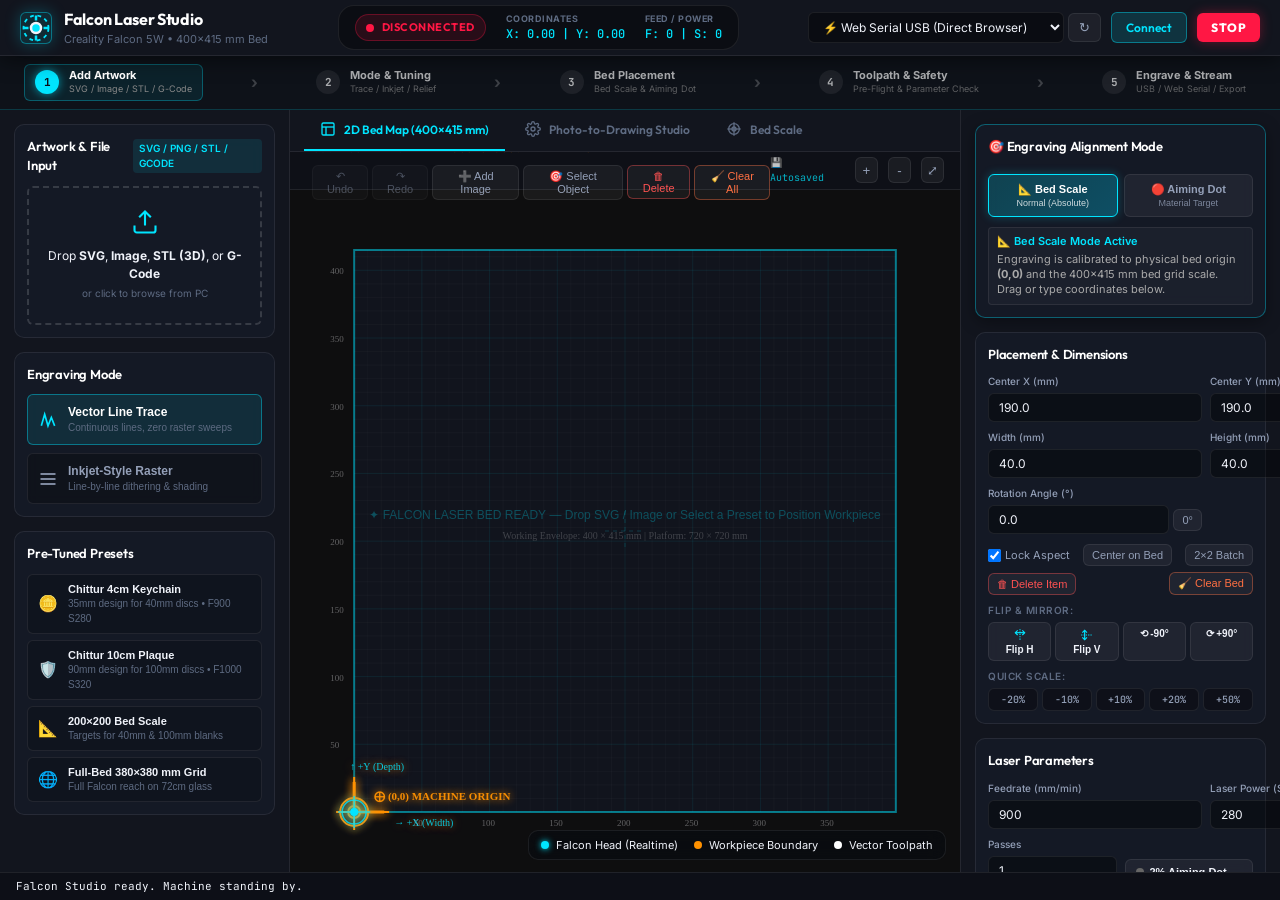
==== commit 715f2d10: "Fix WebSerial handleStatusUpdate error, boost aiming dot to 2%, and add cache busters" ====
--- a/frontend/index.html
+++ b/frontend/index.html
@@ -8,6 +8,18 @@
   <link rel="preconnect" href="https://fonts.gstatic.com" crossorigin>
   <link href="https://fonts.googleapis.com/css2?family=Inter:wght@300;400;500;600;700&family=Outfit:wght@400;500;600;700;800&family=JetBrains+Mono:wght@400;500;600&display=swap" rel="stylesheet">
   <link rel="stylesheet" href="css/style.css">
+  <script>
+    if ('serviceWorker' in navigator) {
+      navigator.serviceWorker.getRegistrations().then(registrations => {
+        for (let r of registrations) r.unregister();
+      });
+    }
+    if ('caches' in window) {
+      caches.keys().then(names => {
+        for (let name of names) caches.delete(name);
+      });
+    }
+  </script>
 </head>
 <body class="dark-theme">
   <!-- TOP HEADER -->
@@ -49,9 +61,9 @@
     <div class="header-actions">
       <div class="port-group">
         <select id="portSelect" class="select-input" title="Select Target: Virtual Machine, Web Serial USB, or COM Port">
-          <option value="VIRTUAL" selected>🎮 Virtual Falcon Machine (Simulator)</option>
-          <option value="WEB_SERIAL">⚡ Web Serial USB (Direct Browser)</option>
+          <option value="WEB_SERIAL" selected>⚡ Web Serial USB (Direct Browser)</option>
           <option value="AUTO">🔍 Auto-Detect COM Port</option>
+          <option value="VIRTUAL">🎮 Virtual Falcon Machine (Simulator)</option>
         </select>
         <button id="btnRefreshPorts" class="btn-icon" title="Refresh Available Ports">↻</button>
       </div>
@@ -833,7 +845,7 @@
           </div>
           <div class="form-field flex-end">
             <button id="btnToggleLaserDot" class="btn-toggle-dot">
-              <span class="dot-indicator"></span> 0.5% Aiming Dot
+              <span class="dot-indicator"></span> 2% Aiming Dot
             </button>
           </div>
         </div>
@@ -953,15 +965,15 @@
     </div>
   </footer>
 
-  <script src="js/web_serial_controller.js"></script>
-  <script src="js/bed_scale_generator.js"></script>
-  <script src="js/svg_gcode_compiler.js"></script>
-  <script src="js/raster_compiler.js"></script>
-  <script src="js/photo_tracer_client.js"></script>
-  <script src="js/bed_canvas.js"></script>
-  <script src="js/material_simulator.js"></script>
-  <script src="js/stl_gcode_loader.js"></script>
-  <script src="js/job_auditor.js"></script>
-  <script src="js/app.js"></script>
+  <script src="js/web_serial_controller.js?v=1.3.0"></script>
+  <script src="js/bed_scale_generator.js?v=1.3.0"></script>
+  <script src="js/svg_gcode_compiler.js?v=1.3.0"></script>
+  <script src="js/raster_compiler.js?v=1.3.0"></script>
+  <script src="js/photo_tracer_client.js?v=1.3.0"></script>
+  <script src="js/bed_canvas.js?v=1.3.0"></script>
+  <script src="js/material_simulator.js?v=1.3.0"></script>
+  <script src="js/stl_gcode_loader.js?v=1.3.0"></script>
+  <script src="js/job_auditor.js?v=1.3.0"></script>
+  <script src="js/app.js?v=1.3.0"></script>
 </body>
 </html>
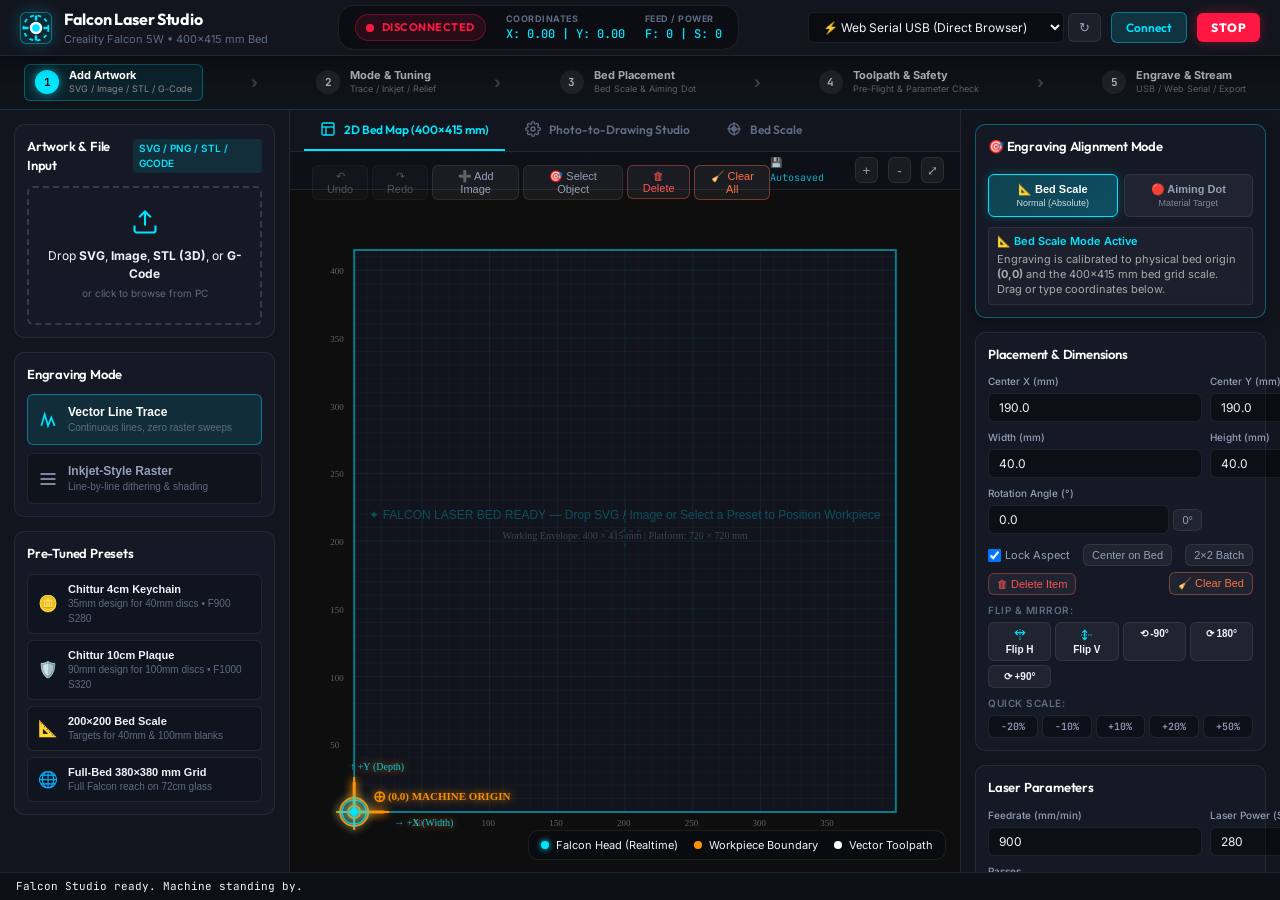
==== commit 43c7cfde: "Fix 180 deg orientation mismatch, add continuous vector line tracing, and restore aiming dot beam" ====
--- a/frontend/index.html
+++ b/frontend/index.html
@@ -804,6 +804,9 @@
             <button id="btnRotateCCW" class="btn-transform" title="Rotate 90° Counter-Clockwise">
               ⟲ -90°
             </button>
+            <button id="btnRotate180" class="btn-transform" title="Rotate 180° (Invert Orientation)">
+              ⟳ 180°
+            </button>
             <button id="btnRotateCW" class="btn-transform" title="Rotate 90° Clockwise">
               ⟳ +90°
             </button>
@@ -882,6 +885,7 @@
           <div class="origin-btn-row">
             <button id="btnHomeDetailed" class="btn-small flex-1" title="Physical limit switch homing ($H)">⌂ Home ($H)</button>
             <button id="btnSetZero" class="btn-small flex-1" title="Set current position as Origin (G92)">📍 Set Zero (G92)</button>
+            <button id="btnUnlockMachine" class="btn-small flex-1" style="color: #ffb74d; border-color: rgba(255,183,77,0.3);" title="Clear GRBL Alarm lockout ($X)">🔓 Unlock ($X)</button>
           </div>
         </div>
       </section>
@@ -965,15 +969,15 @@
     </div>
   </footer>
 
-  <script src="js/web_serial_controller.js?v=1.3.0"></script>
-  <script src="js/bed_scale_generator.js?v=1.3.0"></script>
-  <script src="js/svg_gcode_compiler.js?v=1.3.0"></script>
-  <script src="js/raster_compiler.js?v=1.3.0"></script>
-  <script src="js/photo_tracer_client.js?v=1.3.0"></script>
-  <script src="js/bed_canvas.js?v=1.3.0"></script>
-  <script src="js/material_simulator.js?v=1.3.0"></script>
-  <script src="js/stl_gcode_loader.js?v=1.3.0"></script>
-  <script src="js/job_auditor.js?v=1.3.0"></script>
-  <script src="js/app.js?v=1.3.0"></script>
+  <script src="js/web_serial_controller.js?v=1.4.0"></script>
+  <script src="js/bed_scale_generator.js?v=1.4.0"></script>
+  <script src="js/svg_gcode_compiler.js?v=1.4.0"></script>
+  <script src="js/raster_compiler.js?v=1.4.0"></script>
+  <script src="js/photo_tracer_client.js?v=1.4.0"></script>
+  <script src="js/bed_canvas.js?v=1.4.0"></script>
+  <script src="js/material_simulator.js?v=1.4.0"></script>
+  <script src="js/stl_gcode_loader.js?v=1.4.0"></script>
+  <script src="js/job_auditor.js?v=1.4.0"></script>
+  <script src="js/app.js?v=1.4.0"></script>
 </body>
 </html>
